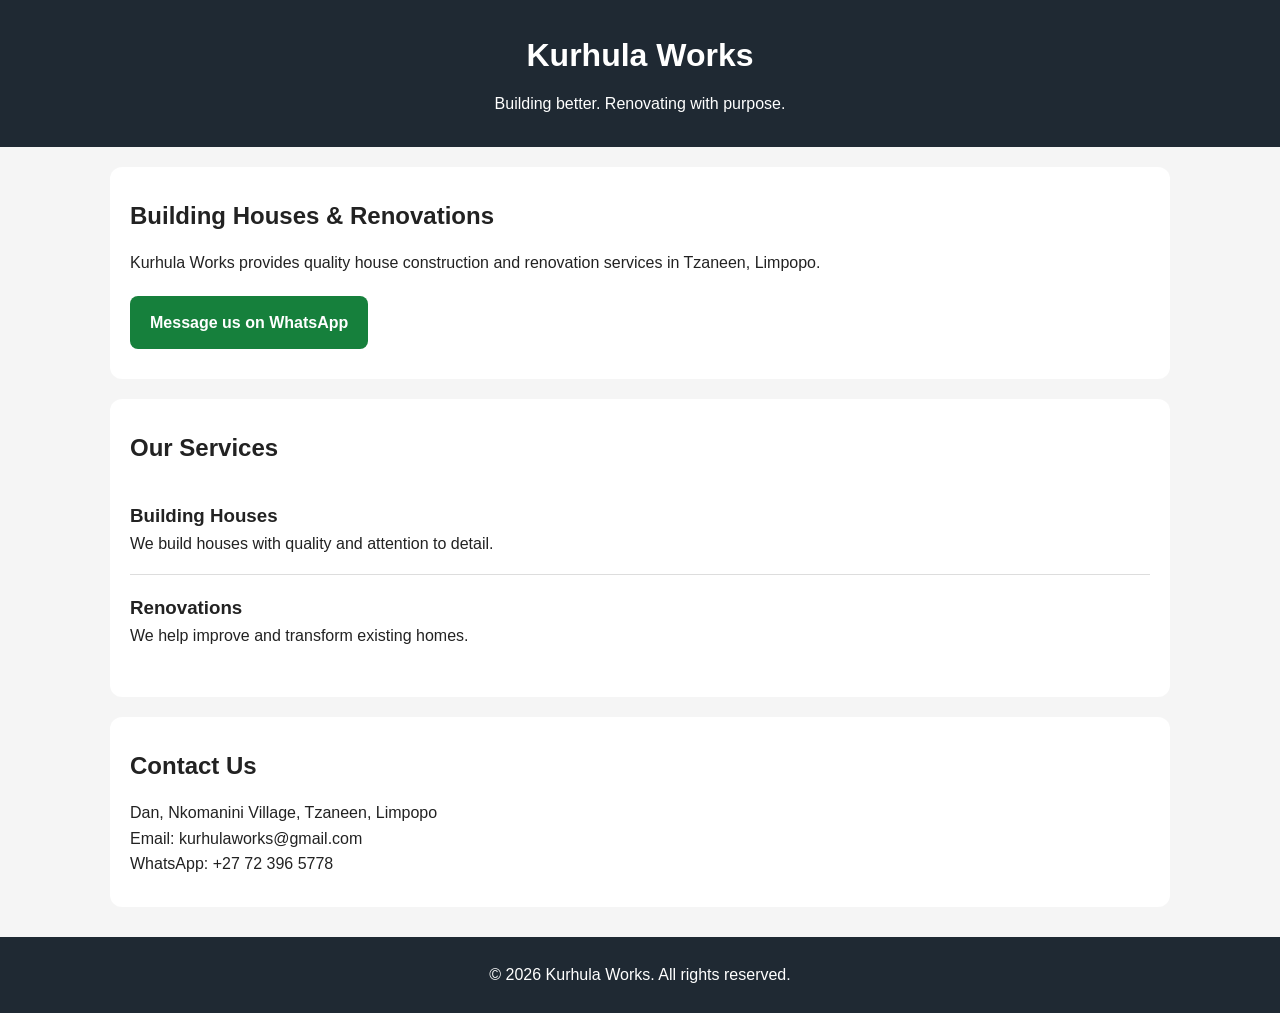
==== index.html @ e0d3dd47 "Update index.html" ====
<!DOCTYPE html>
<html lang="en">
<head>
  <meta charset="UTF-8">
  <meta name="viewport" content="width=device-width, initial-scale=1.0">
  <title>Kurhula Works | Construction & Renovations</title>
  <meta name="description" content="Kurhula Works provides house construction and renovation services in Tzaneen, Limpopo.">
  <link rel="stylesheet" href="style.css">
</head>

<body>

  <header>
    <h1>Kurhula Works</h1>
    <p>Building better. Renovating with purpose.</p>
  </header>

  <main>
    <section>
      <h2>Building Houses & Renovations</h2>
      <p>
        Kurhula Works provides quality house construction
        and renovation services in Tzaneen, Limpopo.
      </p>

      <a href="https://wa.me/27723965778">
        Message us on WhatsApp
      </a>
    </section>

    <section>
      <h2>Our Services</h2>

      <article>
        <h3>Building Houses</h3>
        <p>We build houses with quality and attention to detail.</p>
      </article>

      <article>
        <h3>Renovations</h3>
        <p>We help improve and transform existing homes.</p>
      </article>
    </section>

    <section>
      <h2>Contact Us</h2>
      <p>Dan, Nkomanini Village, Tzaneen, Limpopo</p>
      <p>Email: kurhulaworks@gmail.com</p>
      <p>WhatsApp: +27 72 396 5778</p>
    </section>
  </main>

  <footer>
    <p>© 2026 Kurhula Works. All rights reserved.</p>
  </footer>

</body>
</html>
---- style.css ----
/* ========================================
   KURHULA WORKS — DESIGN SYSTEM
   Change brand colors here only
======================================== */

:root {
  /* Brand */
  --brand-primary: #16803c;
  --brand-primary-dark: #0f5c2b;
  --brand-secondary: #1f2933;

  /* Backgrounds */
  --background: #f5f5f5;
  --surface: #ffffff;

  /* Text */
  --text-main: #222222;
  --text-muted: #666666;
  --text-light: #ffffff;

  /* Borders */
  --border: #dddddd;

  /* Layout */
  --content-width: 1100px;

  /* Spacing */
  --space-sm: 10px;
  --space-md: 20px;
  --space-lg: 40px;

  /* Corners */
  --radius: 12px;
}

/* ========================================
   BASE
======================================== */

* {
  box-sizing: border-box;
  margin: 0;
  padding: 0;
}

html {
  scroll-behavior: smooth;
}

body {
  font-family: Arial, sans-serif;
  line-height: 1.6;
  color: var(--text-main);
  background: var(--background);
}

img {
  max-width: 100%;
  display: block;
}

a {
  color: inherit;
}

/* ========================================
   HEADER
======================================== */

header {
  background: var(--brand-secondary);
  color: var(--text-light);
  padding: 30px var(--space-md);
  text-align: center;
}

header h1 {
  font-size: 2rem;
  margin-bottom: var(--space-sm);
}

/* ========================================
   MAIN
======================================== */

main {
  width: 100%;
  max-width: var(--content-width);
  margin: 0 auto;
}

/* ========================================
   SECTIONS
======================================== */

section {
  background: var(--surface);
  margin: var(--space-md);
  padding: 30px var(--space-md);
  border-radius: var(--radius);
}

section h2 {
  margin-bottom: 15px;
}

/* ========================================
   SERVICES
======================================== */

article {
  padding: 18px 0;
  border-bottom: 1px solid var(--border);
}

article:last-child {
  border-bottom: none;
}

/* ========================================
   BUTTONS
======================================== */

a {
  display: inline-block;
  margin-top: var(--space-md);
  padding: 14px 20px;
  background: var(--brand-primary);
  color: var(--text-light);
  text-decoration: none;
  border-radius: 8px;
  font-weight: bold;
}

a:hover {
  background: var(--brand-primary-dark);
}

/* ========================================
   FOOTER
======================================== */

footer {
  background: var(--brand-secondary);
  color: var(--text-light);
  text-align: center;
  padding: 25px var(--space-md);
  margin-top: 30px;
}

/* ========================================
   MOBILE
======================================== */

@media (max-width: 600px) {

  header h1 {
    font-size: 1.7rem;
  }

  section {
    margin: 12px;
    padding: 24px 18px;
  }

}
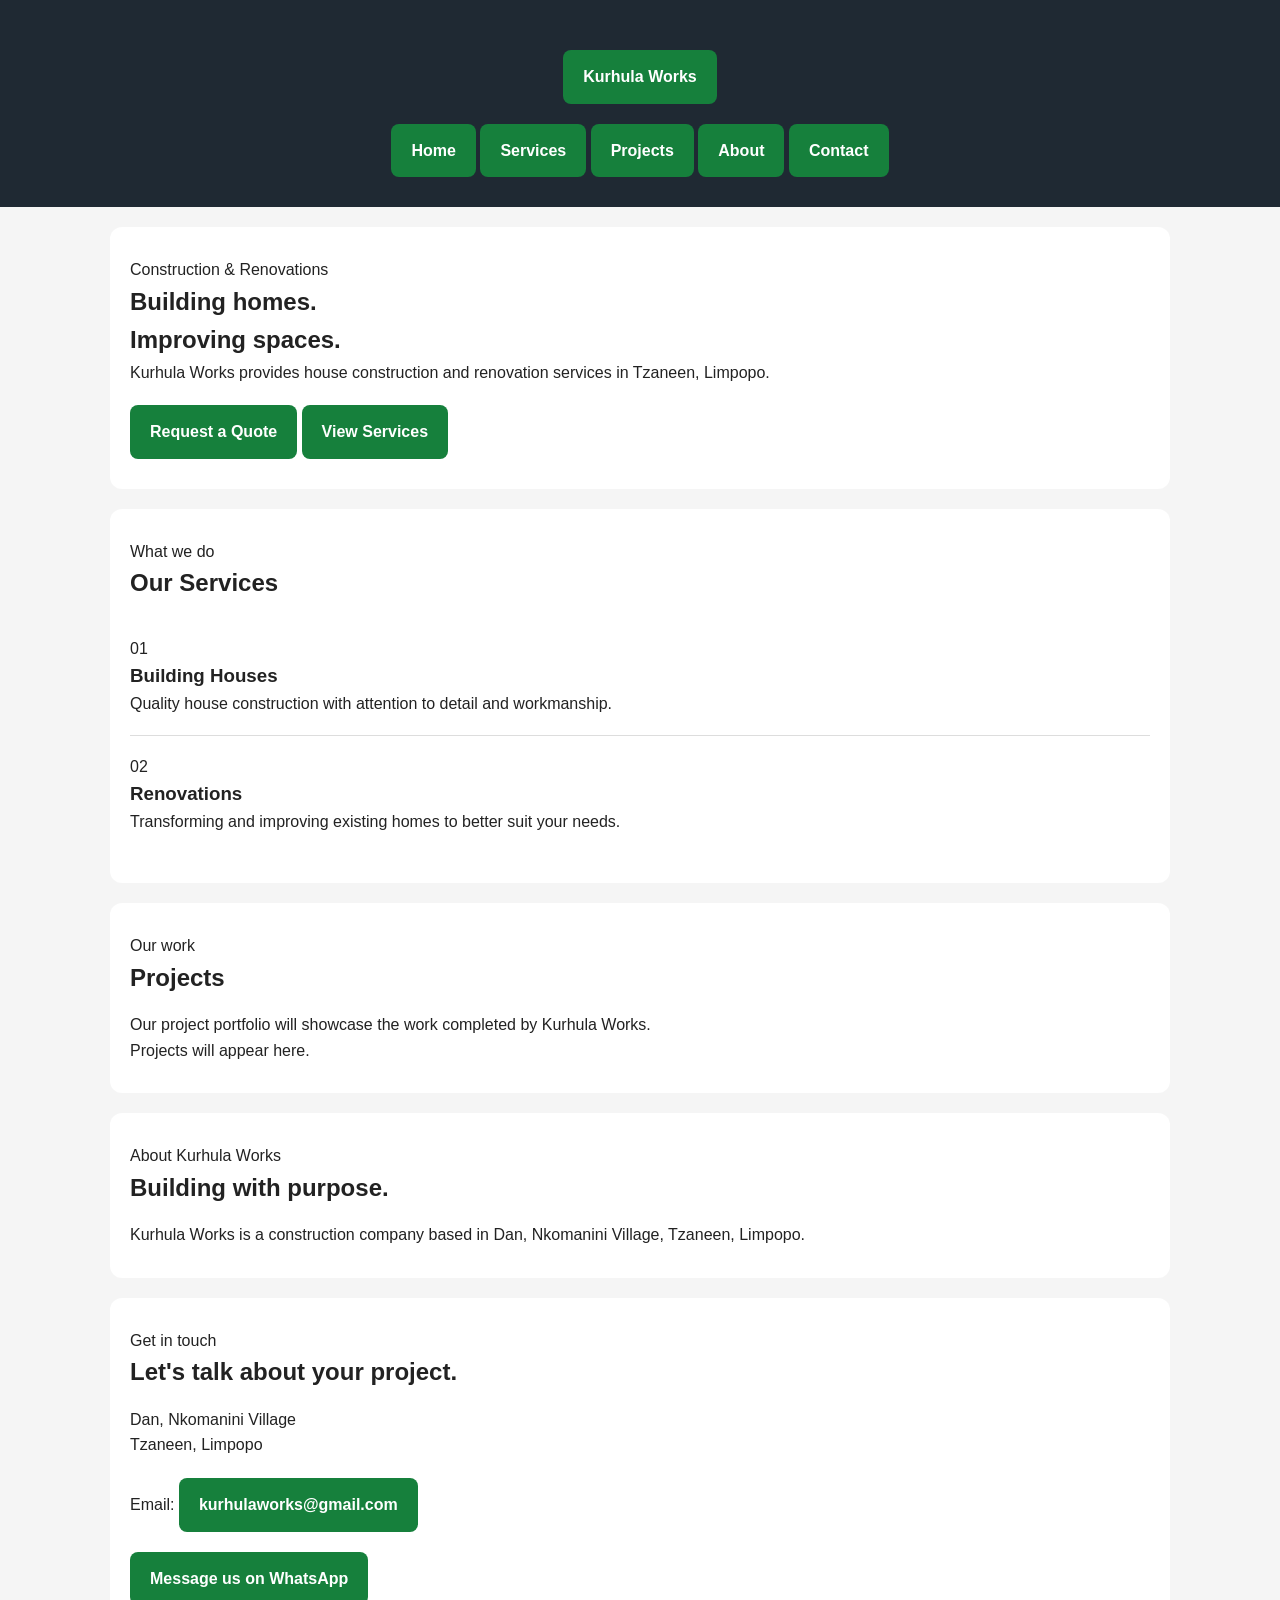
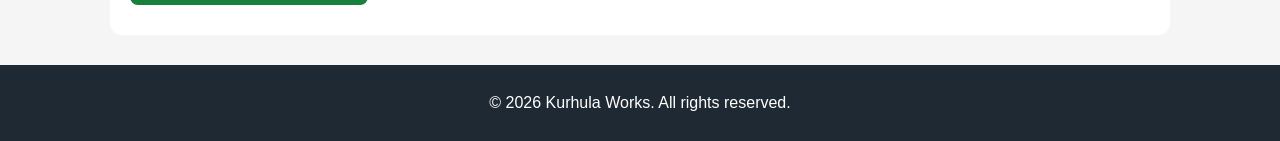
==== commit e0af8a62: "Update index.html" ====
--- a/index.html
+++ b/index.html
@@ -1,58 +1,255 @@
 <!DOCTYPE html>
 <html lang="en">
+
 <head>
   <meta charset="UTF-8">
   <meta name="viewport" content="width=device-width, initial-scale=1.0">
+
   <title>Kurhula Works | Construction & Renovations</title>
-  <meta name="description" content="Kurhula Works provides house construction and renovation services in Tzaneen, Limpopo.">
+
+  <meta
+    name="description"
+    content="Kurhula Works provides house construction and renovation services in Tzaneen, Limpopo."
+  >
+
   <link rel="stylesheet" href="style.css">
 </head>
 
 <body>
 
-  <header>
-    <h1>Kurhula Works</h1>
-    <p>Building better. Renovating with purpose.</p>
+  <!-- HEADER -->
+  <header class="site-header">
+
+    <div class="container">
+
+      <a href="index.html" class="logo">
+        Kurhula Works
+      </a>
+
+      <nav class="main-nav">
+
+        <a href="index.html">Home</a>
+        <a href="#services">Services</a>
+        <a href="#projects">Projects</a>
+        <a href="#about">About</a>
+        <a href="#contact">Contact</a>
+
+      </nav>
+
+    </div>
+
   </header>
 
+
   <main>
-    <section>
-      <h2>Building Houses & Renovations</h2>
+
+    <!-- HERO -->
+    <section class="hero">
+
+      <div class="container">
+
+        <p class="eyebrow">
+          Construction & Renovations
+        </p>
+
+        <h1>
+          Building homes.<br>
+          Improving spaces.
+        </h1>
+
+        <p class="hero-text">
+          Kurhula Works provides house construction
+          and renovation services in Tzaneen, Limpopo.
+        </p>
+
+        <div class="hero-actions">
+
+          <a
+            href="quote.html"
+            class="button button-primary"
+          >
+            Request a Quote
+          </a>
+
+          <a
+            href="#services"
+            class="button button-secondary"
+          >
+            View Services
+          </a>
+
+        </div>
+
+      </div>
+
+    </section>
+
+
+    <!-- SERVICES -->
+    <section id="services" class="section">
+
+      <div class="container">
+
+        <p class="eyebrow">
+          What we do
+        </p>
+
+        <h2>
+          Our Services
+        </h2>
+
+        <div class="services-grid">
+
+          <article class="service-card">
+
+            <div class="service-number">
+              01
+            </div>
+
+            <h3>
+              Building Houses
+            </h3>
+
+            <p>
+              Quality house construction with
+              attention to detail and workmanship.
+            </p>
+
+          </article>
+
+
+          <article class="service-card">
+
+            <div class="service-number">
+              02
+            </div>
+
+            <h3>
+              Renovations
+            </h3>
+
+            <p>
+              Transforming and improving existing
+              homes to better suit your needs.
+            </p>
+
+          </article>
+
+        </div>
+
+      </div>
+
+    </section>
+
+
+    <!-- PROJECTS -->
+    <section id="projects" class="section section-alt">
+
+      <div class="container">
+
+        <p class="eyebrow">
+          Our work
+        </p>
+
+        <h2>
+          Projects
+        </h2>
+
+        <p class="section-intro">
+          Our project portfolio will showcase
+          the work completed by Kurhula Works.
+        </p>
+
+        <div class="projects-placeholder">
+
+          <p>
+            Projects will appear here.
+          </p>
+
+        </div>
+
+      </div>
+
+    </section>
+
+
+    <!-- ABOUT -->
+    <section id="about" class="section">
+
+      <div class="container">
+
+        <p class="eyebrow">
+          About Kurhula Works
+        </p>
+
+        <h2>
+          Building with purpose.
+        </h2>
+
+        <p class="section-intro">
+          Kurhula Works is a construction company
+          based in Dan, Nkomanini Village, Tzaneen,
+          Limpopo.
+        </p>
+
+      </div>
+
+    </section>
+
+
+    <!-- CONTACT -->
+    <section id="contact" class="section contact-section">
+
+      <div class="container">
+
+        <p class="eyebrow">
+          Get in touch
+        </p>
+
+        <h2>
+          Let's talk about your project.
+        </h2>
+
+        <p>
+          Dan, Nkomanini Village<br>
+          Tzaneen, Limpopo
+        </p>
+
+        <p>
+          Email:
+          <a href="mailto:kurhulaworks@gmail.com">
+            kurhulaworks@gmail.com
+          </a>
+        </p>
+
+        <a
+          href="https://wa.me/27723965778"
+          class="button button-primary"
+        >
+          Message us on WhatsApp
+        </a>
+
+      </div>
+
+    </section>
+
+  </main>
+
+
+  <!-- FOOTER -->
+  <footer class="site-footer">
+
+    <div class="container">
+
       <p>
-        Kurhula Works provides quality house construction
-        and renovation services in Tzaneen, Limpopo.
+        © 2026 Kurhula Works.
+        All rights reserved.
       </p>
 
-      <a href="https://wa.me/27723965778">
-        Message us on WhatsApp
-      </a>
-    </section>
-
-    <section>
-      <h2>Our Services</h2>
-
-      <article>
-        <h3>Building Houses</h3>
-        <p>We build houses with quality and attention to detail.</p>
-      </article>
-
-      <article>
-        <h3>Renovations</h3>
-        <p>We help improve and transform existing homes.</p>
-      </article>
-    </section>
-
-    <section>
-      <h2>Contact Us</h2>
-      <p>Dan, Nkomanini Village, Tzaneen, Limpopo</p>
-      <p>Email: kurhulaworks@gmail.com</p>
-      <p>WhatsApp: +27 72 396 5778</p>
-    </section>
-  </main>
-
-  <footer>
-    <p>© 2026 Kurhula Works. All rights reserved.</p>
+    </div>
+
   </footer>
 
 </body>
+
 </html>
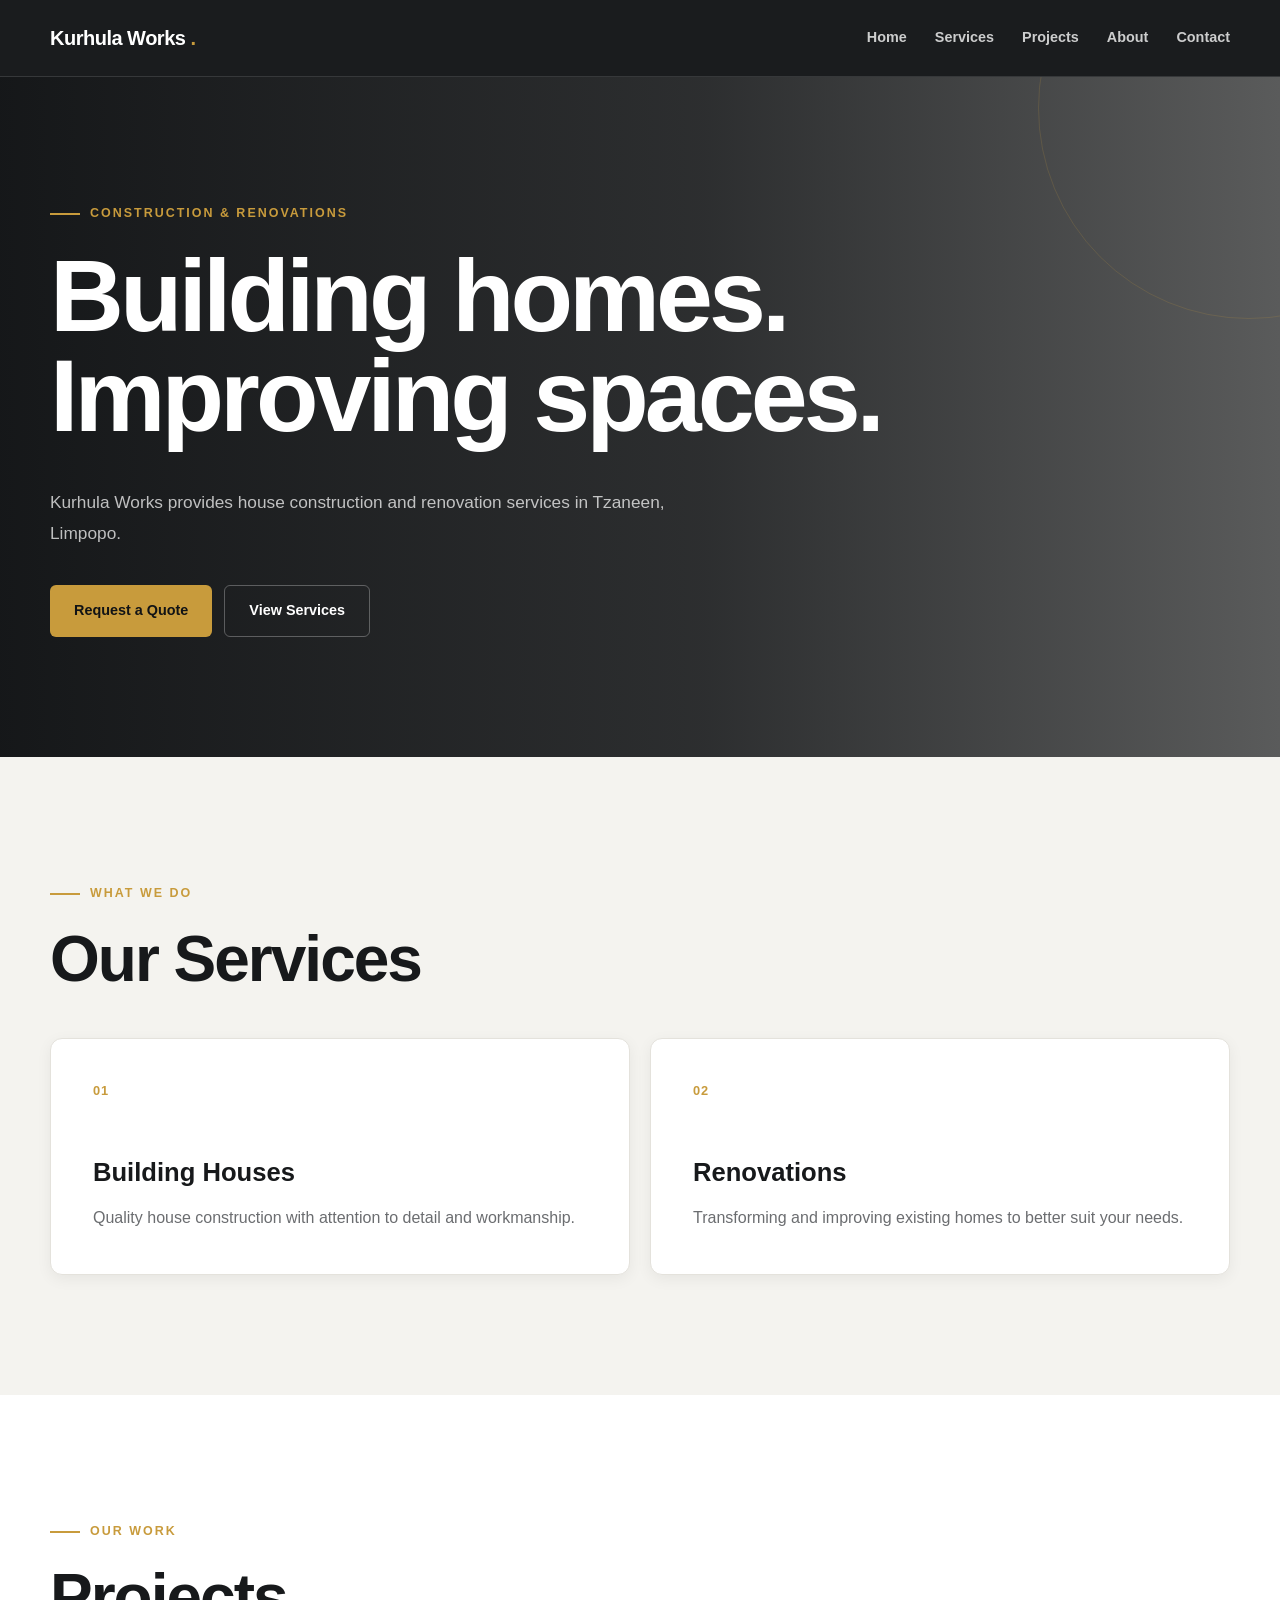
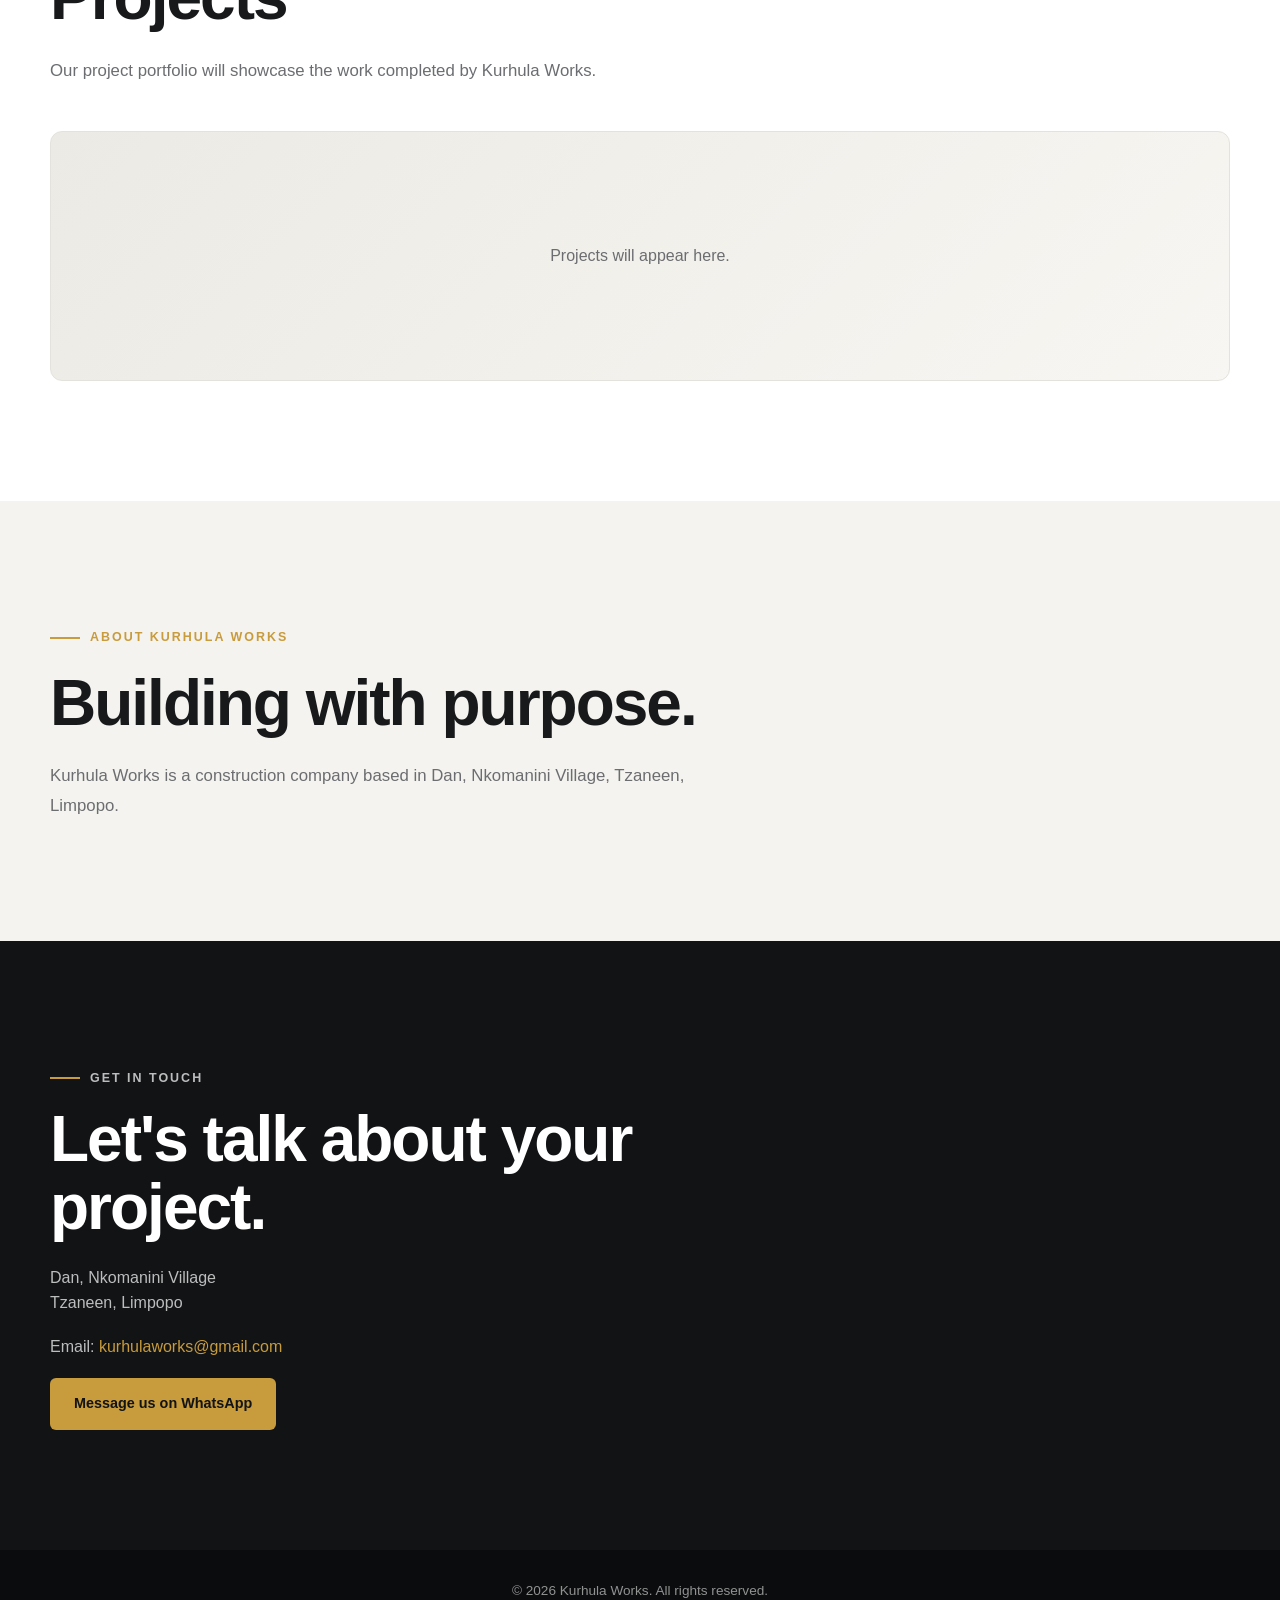
==== commit 41688723: "Update index.html" ====
--- a/index.html
+++ b/index.html
@@ -12,7 +12,7 @@
     content="Kurhula Works provides house construction and renovation services in Tzaneen, Limpopo."
   >
 
-  <link rel="stylesheet" href="style.css">
+  <link rel="stylesheet" href="css/style.css">
 </head>
 
 <body>
--- a/css/style.css
+++ b/css/style.css
@@ -0,0 +1,790 @@
+/* ==================================================
+   KURHULA WORKS
+   PREMIUM DESIGN SYSTEM
+   ================================================== */
+
+:root {
+
+  /* BRAND
+     Change these to rebrand the entire website. */
+  --brand-primary: #c89b3c;
+  --brand-primary-dark: #a77d29;
+  --brand-secondary: #111315;
+
+  /* SURFACES */
+  --background: #f4f3ef;
+  --surface: #ffffff;
+  --surface-dark: #191b1e;
+
+  /* TEXT */
+  --text-main: #17191b;
+  --text-muted: #6b6d70;
+  --text-light: #ffffff;
+
+  /* BORDERS */
+  --border: #e4e2dc;
+  --border-dark: rgba(255, 255, 255, 0.12);
+
+  /* LAYOUT */
+  --content-width: 1180px;
+
+  /* SPACING */
+  --space-xs: 8px;
+  --space-sm: 14px;
+  --space-md: 22px;
+  --space-lg: 40px;
+  --space-xl: 80px;
+  --space-xxl: 120px;
+
+  /* CORNERS */
+  --radius-sm: 6px;
+  --radius-md: 12px;
+  --radius-lg: 20px;
+
+  /* SHADOWS */
+  --shadow-sm: 0 4px 15px rgba(0, 0, 0, 0.06);
+  --shadow-md: 0 12px 35px rgba(0, 0, 0, 0.09);
+
+  /* TRANSITIONS */
+  --transition: 220ms ease;
+}
+
+
+/* ==================================================
+   RESET
+   ================================================== */
+
+* {
+  box-sizing: border-box;
+  margin: 0;
+  padding: 0;
+}
+
+html {
+  scroll-behavior: smooth;
+  scroll-padding-top: 90px;
+}
+
+body {
+  font-family:
+    Inter,
+    -apple-system,
+    BlinkMacSystemFont,
+    "Segoe UI",
+    Arial,
+    sans-serif;
+
+  line-height: 1.6;
+  color: var(--text-main);
+  background: var(--background);
+}
+
+img {
+  width: 100%;
+  max-width: 100%;
+  display: block;
+}
+
+a {
+  color: inherit;
+}
+
+
+/* ==================================================
+   GLOBAL CONTAINER
+   ================================================== */
+
+.container {
+  width: min(
+    calc(100% - 44px),
+    var(--content-width)
+  );
+
+  margin-inline: auto;
+}
+
+
+/* ==================================================
+   HEADER
+   ================================================== */
+
+.site-header {
+  position: sticky;
+  top: 0;
+  z-index: 1000;
+
+  background: rgba(17, 19, 21, 0.96);
+
+  border-bottom: 1px solid
+    var(--border-dark);
+
+  backdrop-filter: blur(12px);
+}
+
+.site-header .container {
+
+  min-height: 76px;
+
+  display: flex;
+  align-items: center;
+  justify-content: space-between;
+
+  gap: var(--space-lg);
+}
+
+
+/* LOGO */
+
+.logo {
+
+  color: var(--text-light);
+
+  text-decoration: none;
+
+  font-size: 1.25rem;
+  font-weight: 800;
+
+  letter-spacing: -0.5px;
+
+  margin: 0;
+}
+
+.logo::after {
+
+  content: ".";
+
+  color: var(--brand-primary);
+}
+
+
+/* NAVIGATION */
+
+.main-nav {
+
+  display: flex;
+  align-items: center;
+
+  gap: 28px;
+}
+
+.main-nav a {
+
+  position: relative;
+
+  margin: 0;
+  padding: 8px 0;
+
+  background: transparent;
+
+  color: rgba(255, 255, 255, 0.78);
+
+  text-decoration: none;
+
+  font-size: 0.9rem;
+  font-weight: 600;
+
+  transition:
+    color var(--transition);
+}
+
+.main-nav a::after {
+
+  content: "";
+
+  position: absolute;
+
+  left: 0;
+  bottom: 0;
+
+  width: 0;
+  height: 2px;
+
+  background: var(--brand-primary);
+
+  transition:
+    width var(--transition);
+}
+
+.main-nav a:hover {
+
+  color: var(--text-light);
+
+  background: transparent;
+}
+
+.main-nav a:hover::after {
+
+  width: 100%;
+}
+
+
+/* ==================================================
+   HERO
+   ================================================== */
+
+.hero {
+
+  position: relative;
+
+  min-height: 650px;
+
+  display: flex;
+  align-items: center;
+
+  color: var(--text-light);
+
+  background:
+    linear-gradient(
+      90deg,
+      rgba(17, 19, 21, 0.98) 0%,
+      rgba(17, 19, 21, 0.88) 55%,
+      rgba(17, 19, 21, 0.68) 100%
+    );
+
+  overflow: hidden;
+}
+
+
+/* Decorative architectural line */
+
+.hero::before {
+
+  content: "";
+
+  position: absolute;
+
+  width: 420px;
+  height: 420px;
+
+  right: -180px;
+  top: -180px;
+
+  border: 1px solid
+    rgba(200, 155, 60, 0.18);
+
+  border-radius: 50%;
+}
+
+.hero .container {
+
+  position: relative;
+
+  z-index: 1;
+
+  padding-block: var(--space-xxl);
+}
+
+
+/* EYEBROW */
+
+.eyebrow {
+
+  display: inline-flex;
+
+  align-items: center;
+
+  gap: 10px;
+
+  color: var(--brand-primary);
+
+  font-size: 0.78rem;
+  font-weight: 800;
+
+  text-transform: uppercase;
+
+  letter-spacing: 2px;
+
+  margin-bottom: var(--space-md);
+}
+
+.eyebrow::before {
+
+  content: "";
+
+  width: 30px;
+  height: 2px;
+
+  background: var(--brand-primary);
+}
+
+
+/* HERO TITLE */
+
+.hero h1 {
+
+  max-width: 850px;
+
+  font-size:
+    clamp(3rem, 8vw, 6.5rem);
+
+  line-height: 0.98;
+
+  letter-spacing: -4px;
+
+  margin-bottom: var(--space-lg);
+}
+
+.hero-text {
+
+  max-width: 620px;
+
+  color: rgba(255, 255, 255, 0.72);
+
+  font-size: 1.08rem;
+
+  line-height: 1.8;
+}
+
+
+/* ==================================================
+   BUTTONS
+   ================================================== */
+
+.hero-actions {
+
+  display: flex;
+
+  flex-wrap: wrap;
+
+  gap: 12px;
+
+  margin-top: 36px;
+}
+
+.button {
+
+  display: inline-flex;
+
+  align-items: center;
+  justify-content: center;
+
+  min-height: 52px;
+
+  padding:
+    0 24px;
+
+  border-radius: var(--radius-sm);
+
+  text-decoration: none;
+
+  font-size: 0.9rem;
+
+  font-weight: 750;
+
+  transition:
+    transform var(--transition),
+    background var(--transition),
+    color var(--transition);
+}
+
+.button:hover {
+
+  transform: translateY(-2px);
+}
+
+.button-primary {
+
+  background: var(--brand-primary);
+
+  color: #111315;
+}
+
+.button-primary:hover {
+
+  background: var(--brand-primary-dark);
+}
+
+.button-secondary {
+
+  background: transparent;
+
+  color: var(--text-light);
+
+  border: 1px solid
+    rgba(255, 255, 255, 0.28);
+}
+
+.button-secondary:hover {
+
+  background: var(--text-light);
+
+  color: var(--brand-secondary);
+}
+
+
+/* ==================================================
+   SECTIONS
+   ================================================== */
+
+.section {
+
+  padding:
+    var(--space-xxl) 0;
+}
+
+.section .container {
+
+  width: min(
+    calc(100% - 44px),
+    var(--content-width)
+  );
+
+  margin-inline: auto;
+}
+
+.section-alt {
+
+  background: var(--surface);
+}
+
+.section h2 {
+
+  max-width: 700px;
+
+  font-size:
+    clamp(2.2rem, 5vw, 4rem);
+
+  line-height: 1.05;
+
+  letter-spacing: -2px;
+
+  margin-bottom: 24px;
+}
+
+.section-intro {
+
+  max-width: 650px;
+
+  color: var(--text-muted);
+
+  font-size: 1.05rem;
+
+  line-height: 1.8;
+}
+
+
+/* ==================================================
+   SERVICES
+   ================================================== */
+
+.services-grid {
+
+  display: grid;
+
+  grid-template-columns:
+    repeat(2, minmax(0, 1fr));
+
+  gap: 20px;
+
+  margin-top: 45px;
+}
+
+.service-card {
+
+  position: relative;
+
+  margin: 0;
+
+  padding: 42px;
+
+  background: var(--surface);
+
+  border:
+    1px solid var(--border);
+
+  border-radius: var(--radius-md);
+
+  box-shadow: var(--shadow-sm);
+
+  overflow: hidden;
+
+  transition:
+    transform var(--transition),
+    box-shadow var(--transition);
+}
+
+.service-card::after {
+
+  content: "";
+
+  position: absolute;
+
+  left: 0;
+  bottom: 0;
+
+  width: 100%;
+  height: 3px;
+
+  background: var(--brand-primary);
+
+  transform: scaleX(0);
+
+  transform-origin: left;
+
+  transition:
+    transform var(--transition);
+}
+
+.service-card:hover {
+
+  transform: translateY(-5px);
+
+  box-shadow: var(--shadow-md);
+}
+
+.service-card:hover::after {
+
+  transform: scaleX(1);
+}
+
+.service-number {
+
+  color: var(--brand-primary);
+
+  font-size: 0.8rem;
+
+  font-weight: 800;
+
+  letter-spacing: 1px;
+
+  margin-bottom: 50px;
+}
+
+.service-card h3 {
+
+  font-size: 1.6rem;
+
+  margin-bottom: 12px;
+}
+
+.service-card p {
+
+  color: var(--text-muted);
+
+  line-height: 1.75;
+}
+
+
+/* ==================================================
+   PROJECTS
+   ================================================== */
+
+.projects-placeholder {
+
+  margin-top: 45px;
+
+  min-height: 250px;
+
+  display: flex;
+
+  align-items: center;
+  justify-content: center;
+
+  padding: 40px;
+
+  background:
+    linear-gradient(
+      135deg,
+      #eceae4,
+      #f7f6f2
+    );
+
+  border:
+    1px solid var(--border);
+
+  border-radius: var(--radius-md);
+
+  color: var(--text-muted);
+
+  text-align: center;
+}
+
+
+/* ==================================================
+   CONTACT
+   ================================================== */
+
+.contact-section {
+
+  background: var(--brand-secondary);
+
+  color: var(--text-light);
+}
+
+.contact-section .section-intro {
+
+  color: rgba(255, 255, 255, 0.65);
+}
+
+.contact-section p {
+
+  margin-bottom: 18px;
+
+  color: rgba(255, 255, 255, 0.72);
+}
+
+.contact-section a:not(.button) {
+
+  color: var(--brand-primary);
+
+  text-decoration: none;
+}
+
+
+/* ==================================================
+   FOOTER
+   ================================================== */
+
+.site-footer {
+
+  background: #0b0c0d;
+
+  color: rgba(255, 255, 255, 0.55);
+
+  padding: 30px 0;
+
+  text-align: center;
+
+  font-size: 0.85rem;
+}
+
+.site-footer .container {
+
+  width: min(
+    calc(100% - 44px),
+    var(--content-width)
+  );
+
+  margin-inline: auto;
+}
+
+
+/* ==================================================
+   MOBILE
+   ================================================== */
+
+@media (max-width: 700px) {
+
+  .container,
+  .section .container,
+  .site-footer .container {
+
+    width:
+      calc(100% - 32px);
+  }
+
+
+  .site-header .container {
+
+    min-height: auto;
+
+    padding-block: 14px;
+
+    flex-direction: column;
+
+    align-items: flex-start;
+
+    gap: 8px;
+  }
+
+
+  .main-nav {
+
+    width: 100%;
+
+    overflow-x: auto;
+
+    gap: 22px;
+
+    padding-bottom: 3px;
+
+    scrollbar-width: none;
+  }
+
+  .main-nav::-webkit-scrollbar {
+
+    display: none;
+  }
+
+  .main-nav a {
+
+    flex: 0 0 auto;
+
+    white-space: nowrap;
+
+    font-size: 0.82rem;
+  }
+
+
+  .hero {
+
+    min-height: 600px;
+  }
+
+  .hero .container {
+
+    padding-block:
+      80px;
+  }
+
+  .hero h1 {
+
+    font-size: 3.3rem;
+
+    letter-spacing: -2px;
+  }
+
+  .hero-text {
+
+    font-size: 1rem;
+  }
+
+
+  .hero-actions {
+
+    flex-direction: column;
+
+    width: 100%;
+  }
+
+  .hero-actions .button {
+
+    width: 100%;
+  }
+
+
+  .section {
+
+    padding:
+      75px 0;
+  }
+
+
+  .section h2 {
+
+    font-size: 2.5rem;
+
+    letter-spacing: -1.2px;
+  }
+
+
+  .services-grid {
+
+    grid-template-columns: 1fr;
+
+    margin-top: 32px;
+  }
+
+
+  .service-card {
+
+    padding: 30px;
+  }
+
+
+  .service-number {
+
+    margin-bottom: 35px;
+  }
+
+}
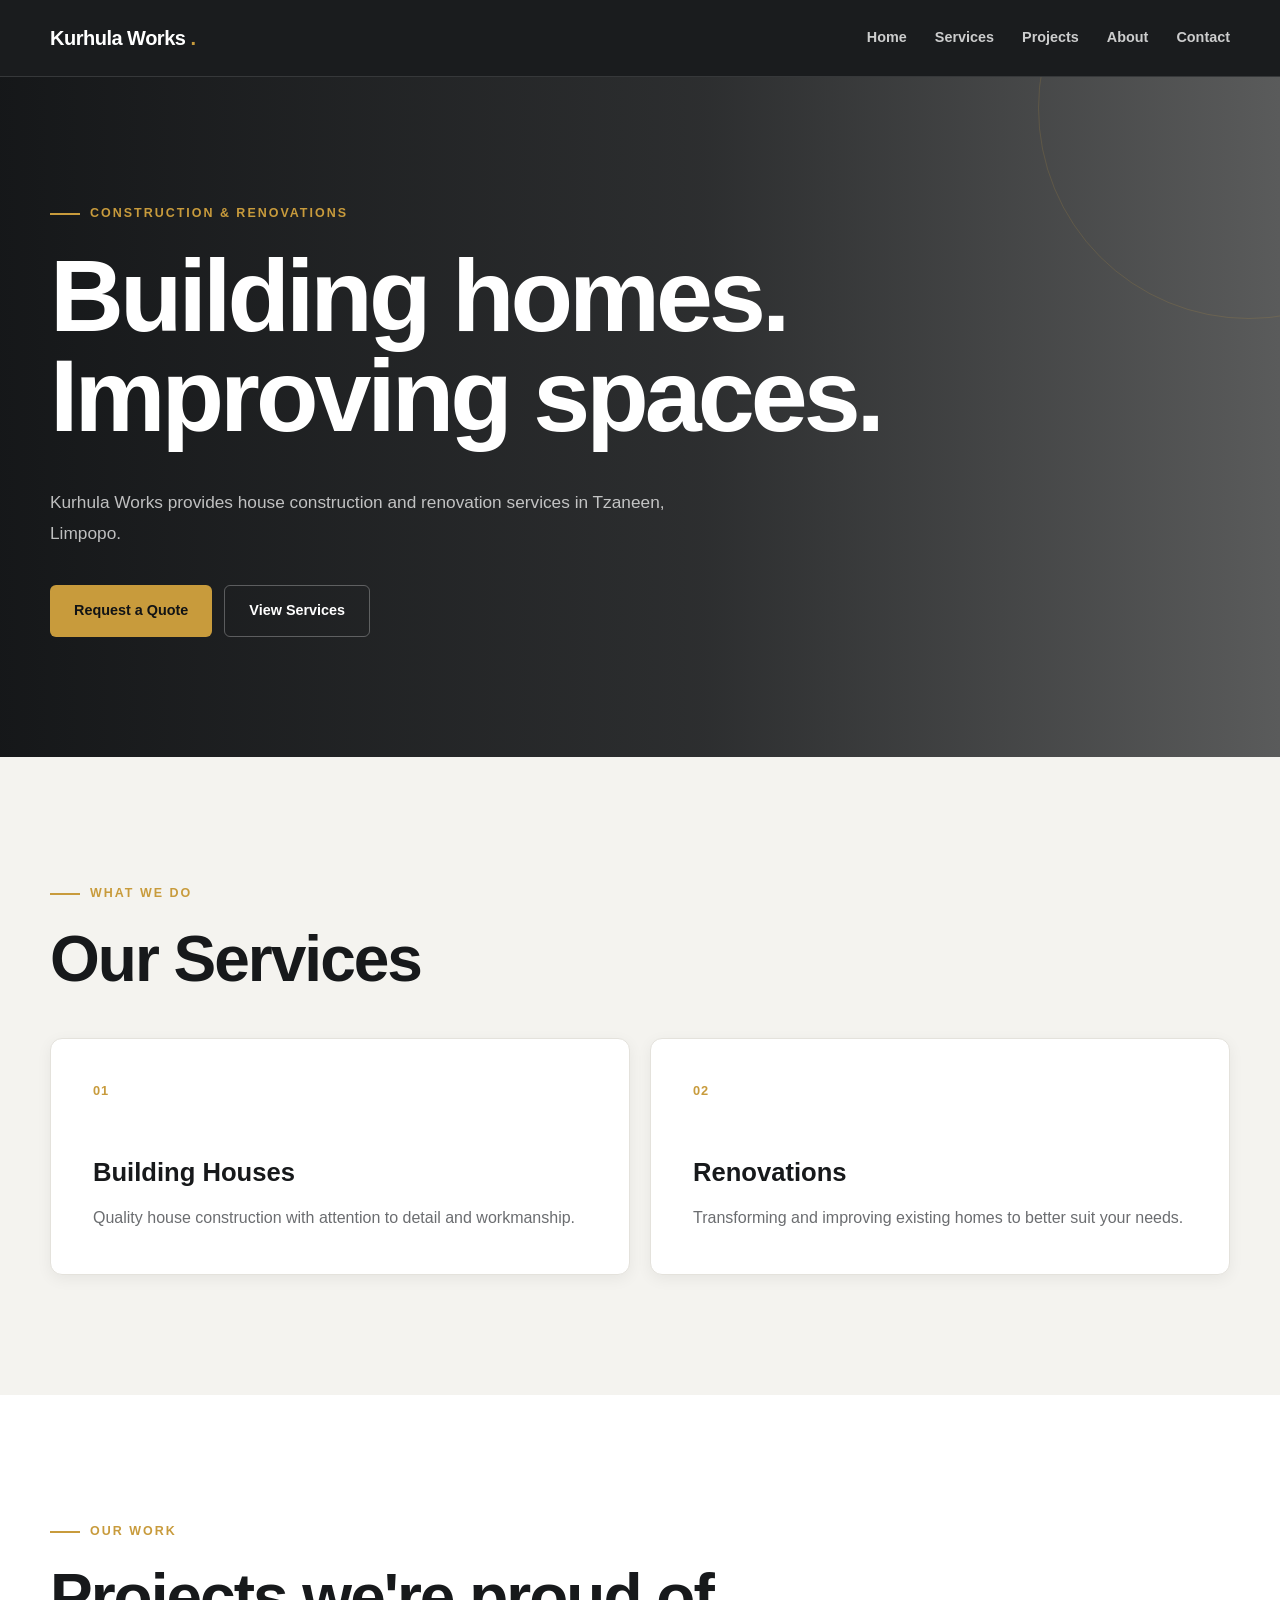
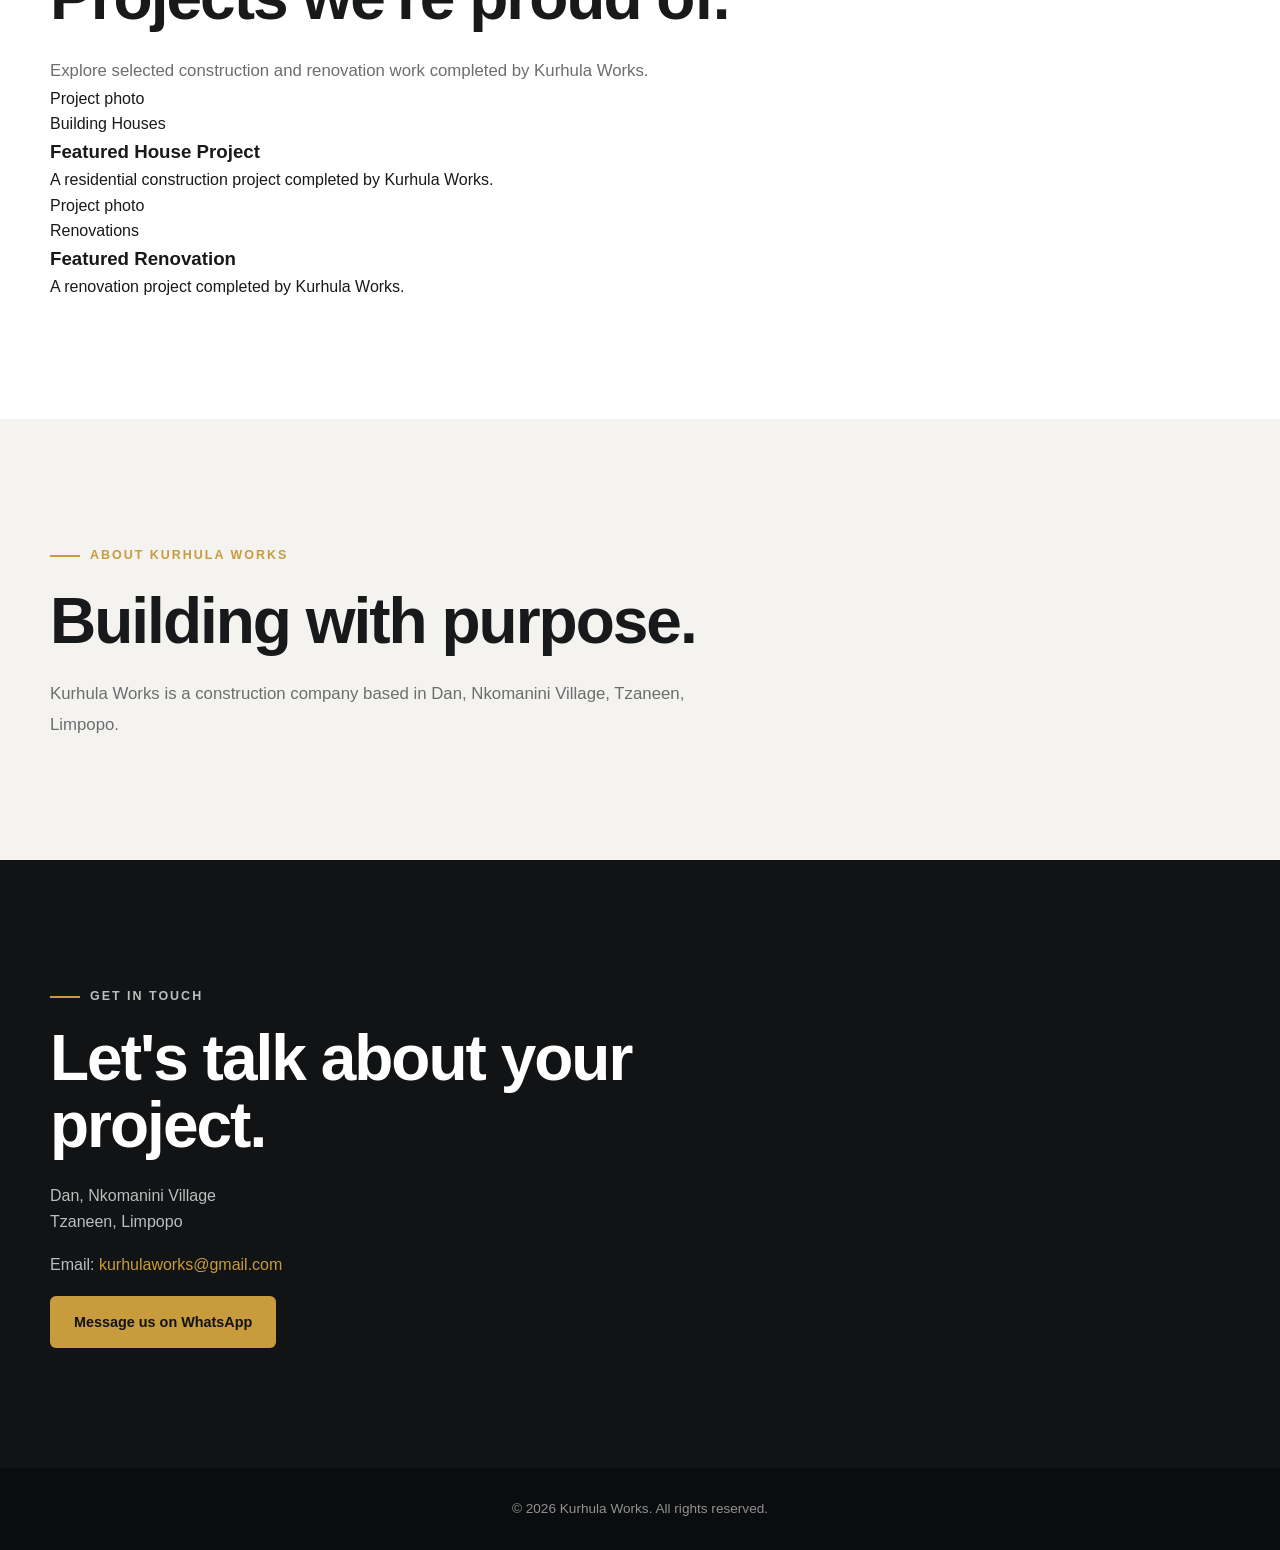
==== commit 6b9ef947: "Update index.html" ====
--- a/index.html
+++ b/index.html
@@ -143,35 +143,81 @@
 
 
     <!-- PROJECTS -->
-    <section id="projects" class="section section-alt">
-
-      <div class="container">
-
-        <p class="eyebrow">
-          Our work
-        </p>
-
-        <h2>
-          Projects
-        </h2>
-
-        <p class="section-intro">
-          Our project portfolio will showcase
-          the work completed by Kurhula Works.
-        </p>
-
-        <div class="projects-placeholder">
+<section id="projects" class="section section-alt">
+
+  <div class="container">
+
+    <p class="eyebrow">
+      Our work
+    </p>
+
+    <h2>
+      Projects we're proud of.
+    </h2>
+
+    <p class="section-intro">
+      Explore selected construction and renovation
+      work completed by Kurhula Works.
+    </p>
+
+    <div class="projects-grid">
+
+      <article class="project-card">
+
+        <div class="project-image">
+          <span>Project photo</span>
+        </div>
+
+        <div class="project-content">
+
+          <p class="project-service">
+            Building Houses
+          </p>
+
+          <h3>
+            Featured House Project
+          </h3>
 
           <p>
-            Projects will appear here.
+            A residential construction project
+            completed by Kurhula Works.
           </p>
 
         </div>
 
-      </div>
-
-    </section>
-
+      </article>
+
+
+      <article class="project-card">
+
+        <div class="project-image">
+          <span>Project photo</span>
+        </div>
+
+        <div class="project-content">
+
+          <p class="project-service">
+            Renovations
+          </p>
+
+          <h3>
+            Featured Renovation
+          </h3>
+
+          <p>
+            A renovation project completed
+            by Kurhula Works.
+          </p>
+
+        </div>
+
+      </article>
+
+    </div>
+
+  </div>
+
+</section>
 
     <!-- ABOUT -->
     <section id="about" class="section">
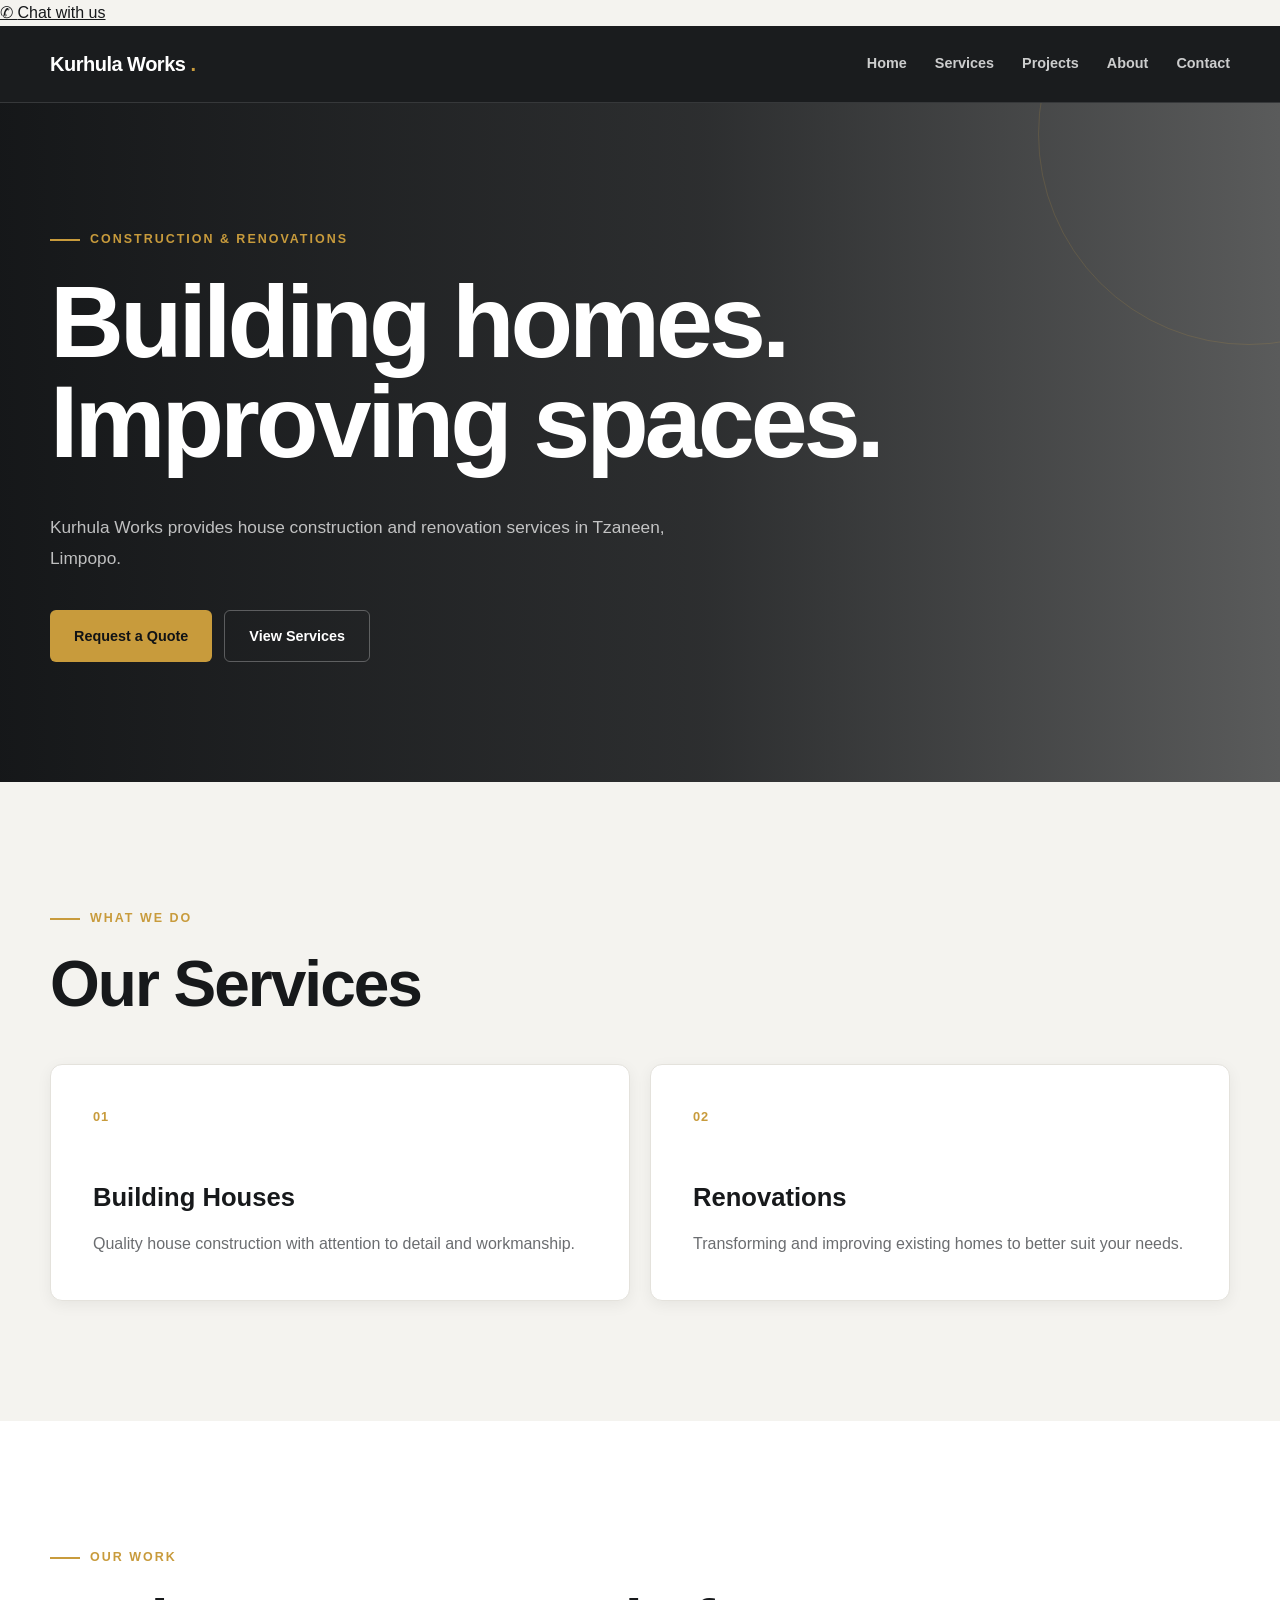
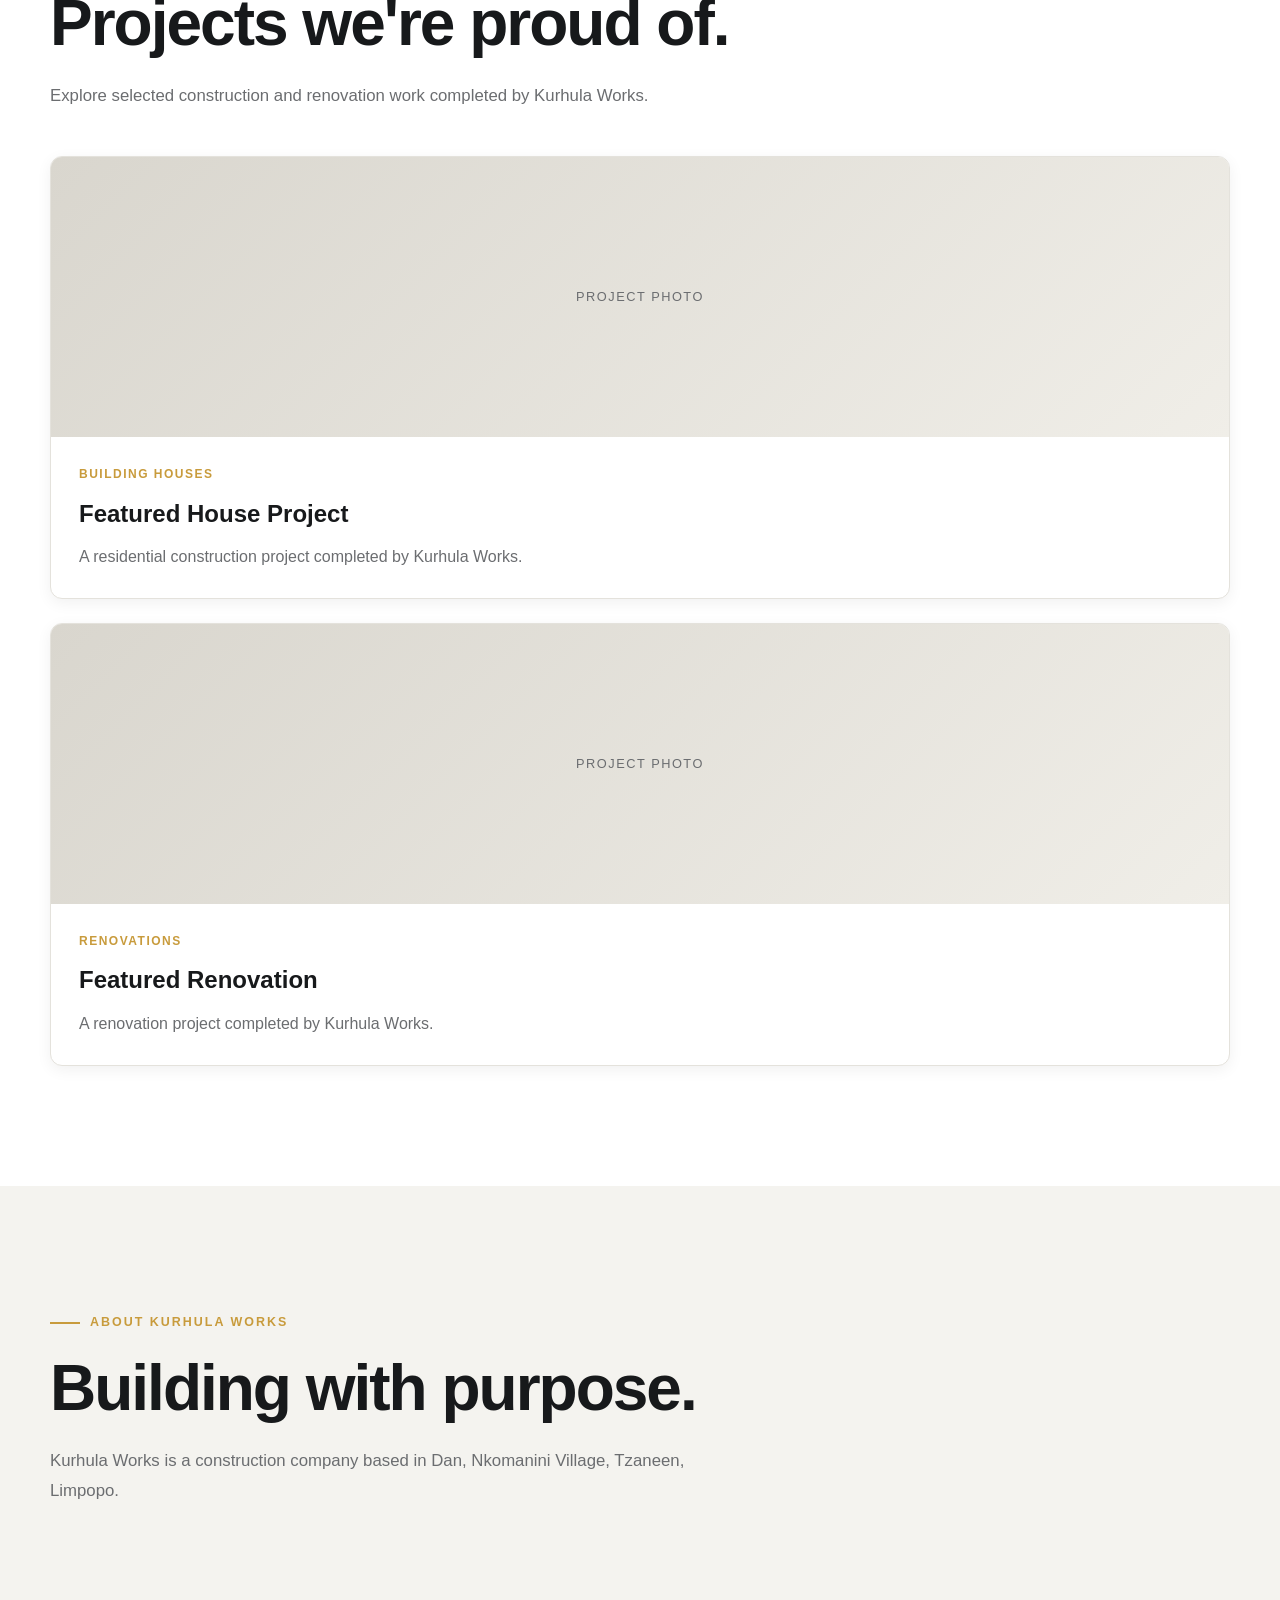
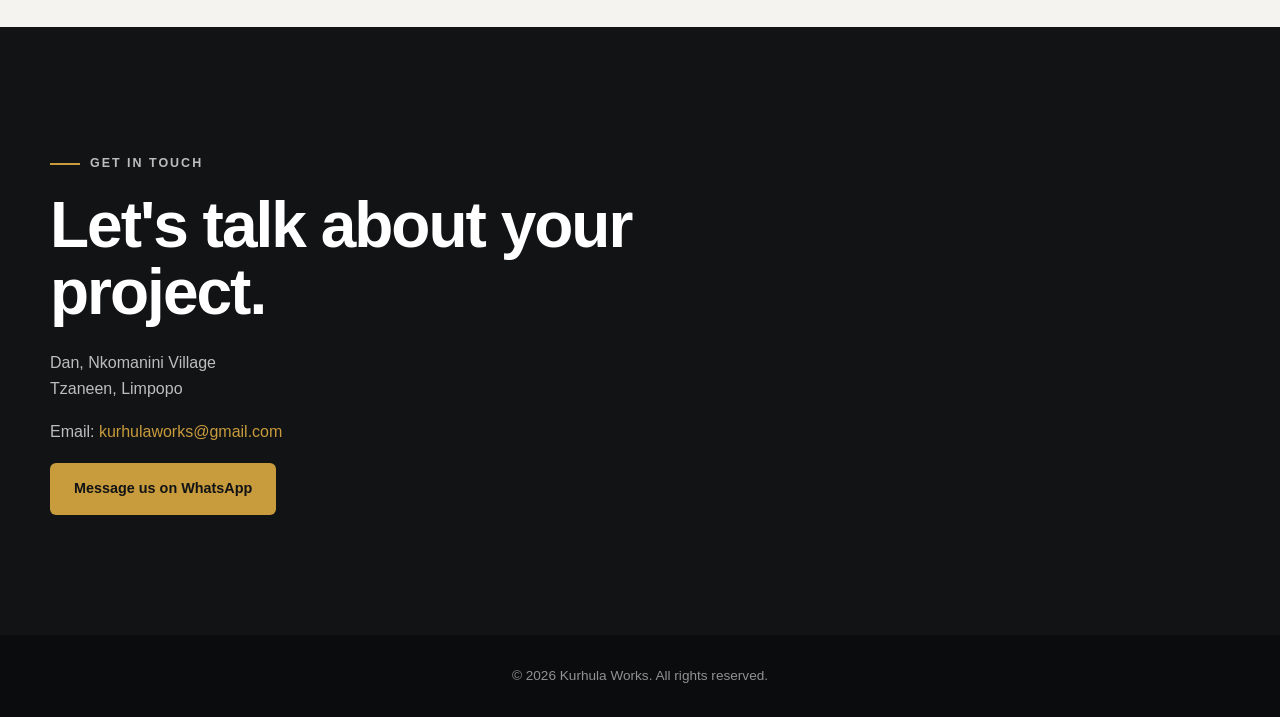
==== commit 30221e0a: "Update index.html" ====
--- a/index.html
+++ b/index.html
@@ -14,7 +14,18 @@
 
   <link rel="stylesheet" href="css/style.css">
 </head>
-
+<!-- FLOATING WHATSAPP -->
+
+<a
+  href="https://wa.me/27723965778"
+  class="whatsapp-float"
+  target="_blank"
+  rel="noopener"
+  aria-label="Chat with Kurhula Works on WhatsApp"
+>
+  <span class="whatsapp-icon">✆</span>
+  <span class="whatsapp-label">Chat with us</span>
+</a>
 <body>
 
   <!-- HEADER -->
--- a/css/style.css
+++ b/css/style.css
@@ -567,38 +567,107 @@
 
 /* ==================================================
    PROJECTS
-   ================================================== */
-
-.projects-placeholder {
+   ================================================== *//* ==================================================
+   PROJECTS
+   ================================================== */
+
+.projects-grid {
+  display: grid;
+  grid-template-columns:
+    repeat(2, minmax(0, 1fr));
+
+  gap: 24px;
 
   margin-top: 45px;
-
-  min-height: 250px;
+}
+
+.project-card {
+  margin: 0;
+
+  background: var(--surface);
+
+  border:
+    1px solid var(--border);
+
+  border-radius: var(--radius-md);
+
+  overflow: hidden;
+
+  box-shadow: var(--shadow-sm);
+
+  transition:
+    transform var(--transition),
+    box-shadow var(--transition);
+}
+
+.project-card:hover {
+  transform: translateY(-5px);
+
+  box-shadow: var(--shadow-md);
+}
+
+
+/* PROJECT IMAGE */
+
+.project-image {
+  min-height: 280px;
 
   display: flex;
-
   align-items: center;
   justify-content: center;
-
-  padding: 40px;
 
   background:
     linear-gradient(
       135deg,
-      #eceae4,
-      #f7f6f2
+      #d9d6ce,
+      #f0eee8
     );
 
-  border:
-    1px solid var(--border);
-
-  border-radius: var(--radius-md);
-
   color: var(--text-muted);
 
-  text-align: center;
-}
-
+  font-size: 0.8rem;
+
+  text-transform: uppercase;
+
+  letter-spacing: 1.5px;
+}
+
+
+/* PROJECT CONTENT */
+
+.project-content {
+  padding: 28px;
+}
+
+.project-service {
+  color: var(--brand-primary);
+
+  font-size: 0.75rem;
+
+  font-weight: 800;
+
+  text-transform: uppercase;
+
+  letter-spacing: 1.5px;
+
+  margin-bottom: 10px;
+}
+
+.project-content h3 {
+  font-size: 1.5rem;
+
+  margin-bottom: 10px;
+}
+
+.project-content p:last-child {
+  color: var(--text-muted);
+
+  line-height: 1.7;
+}
+
+.projects-grid {
+  grid-template-columns: 1fr;
+}
 
 /* ==================================================
    CONTACT
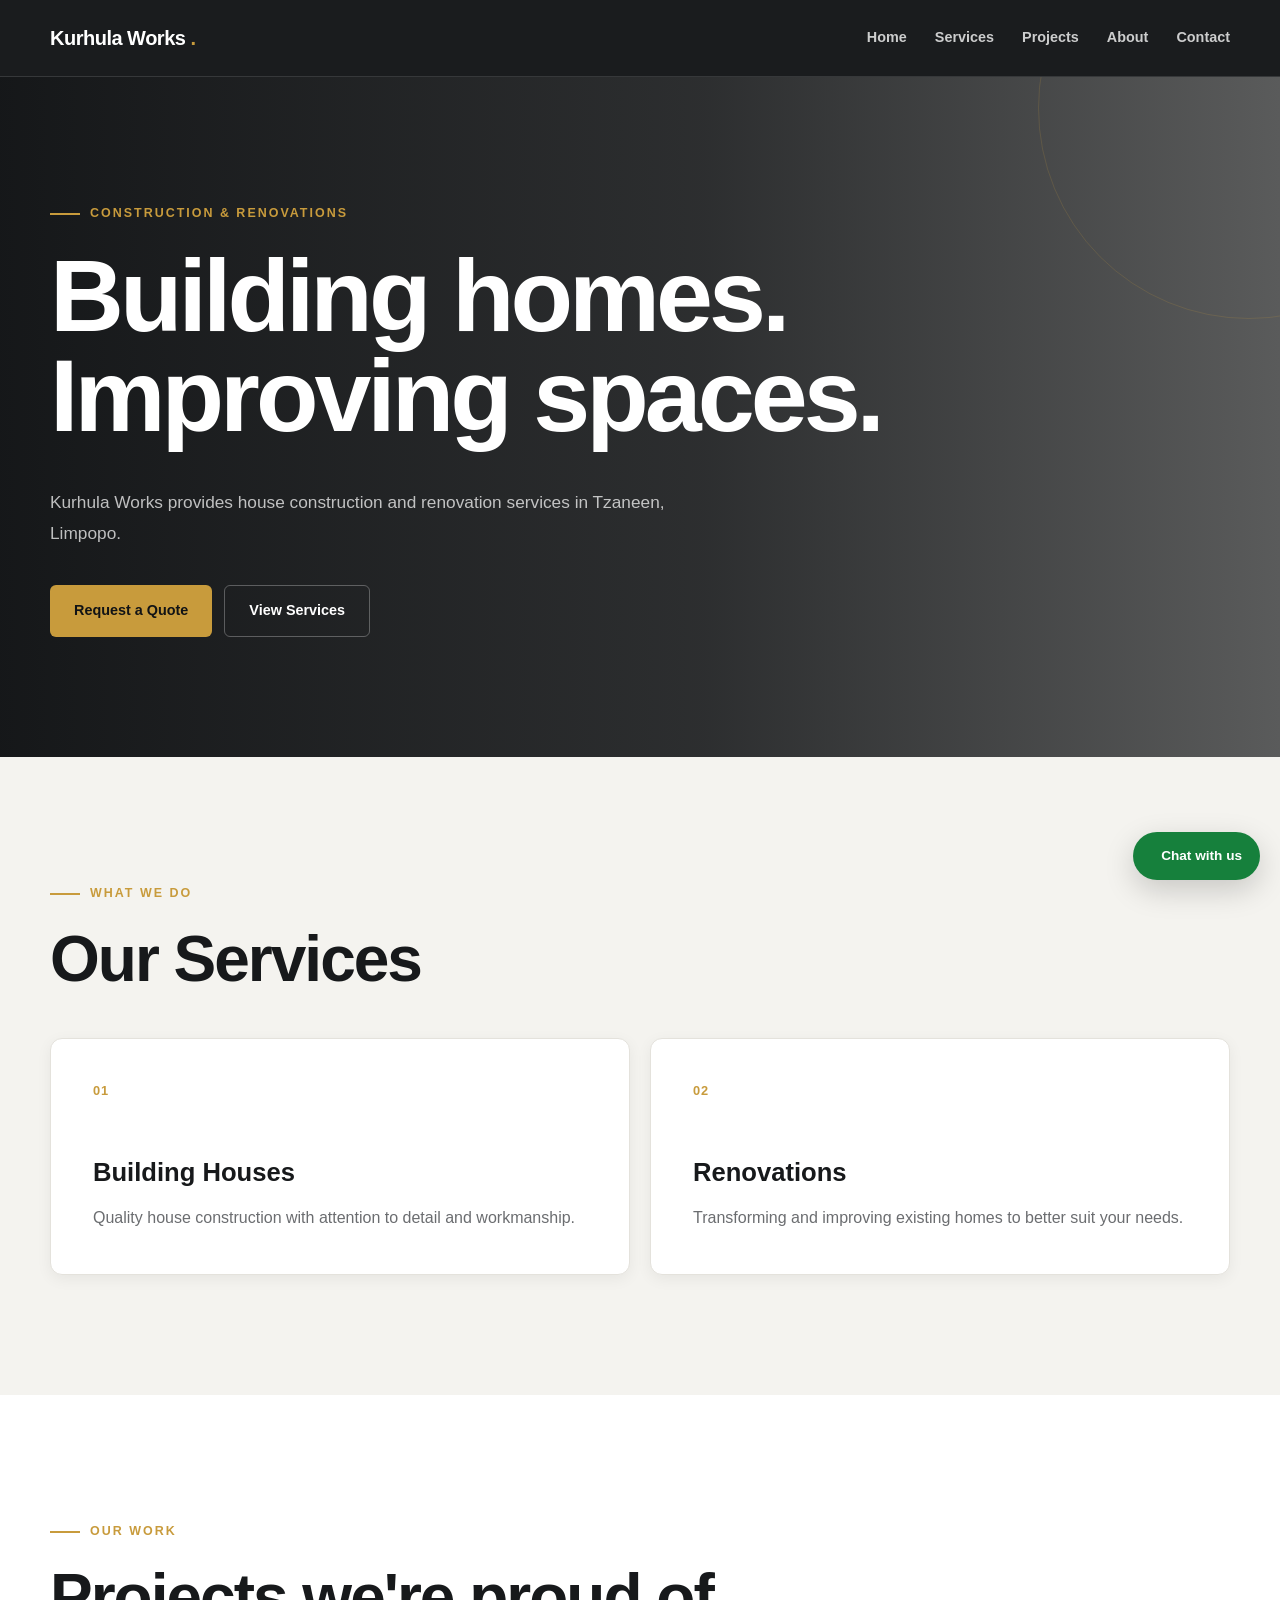
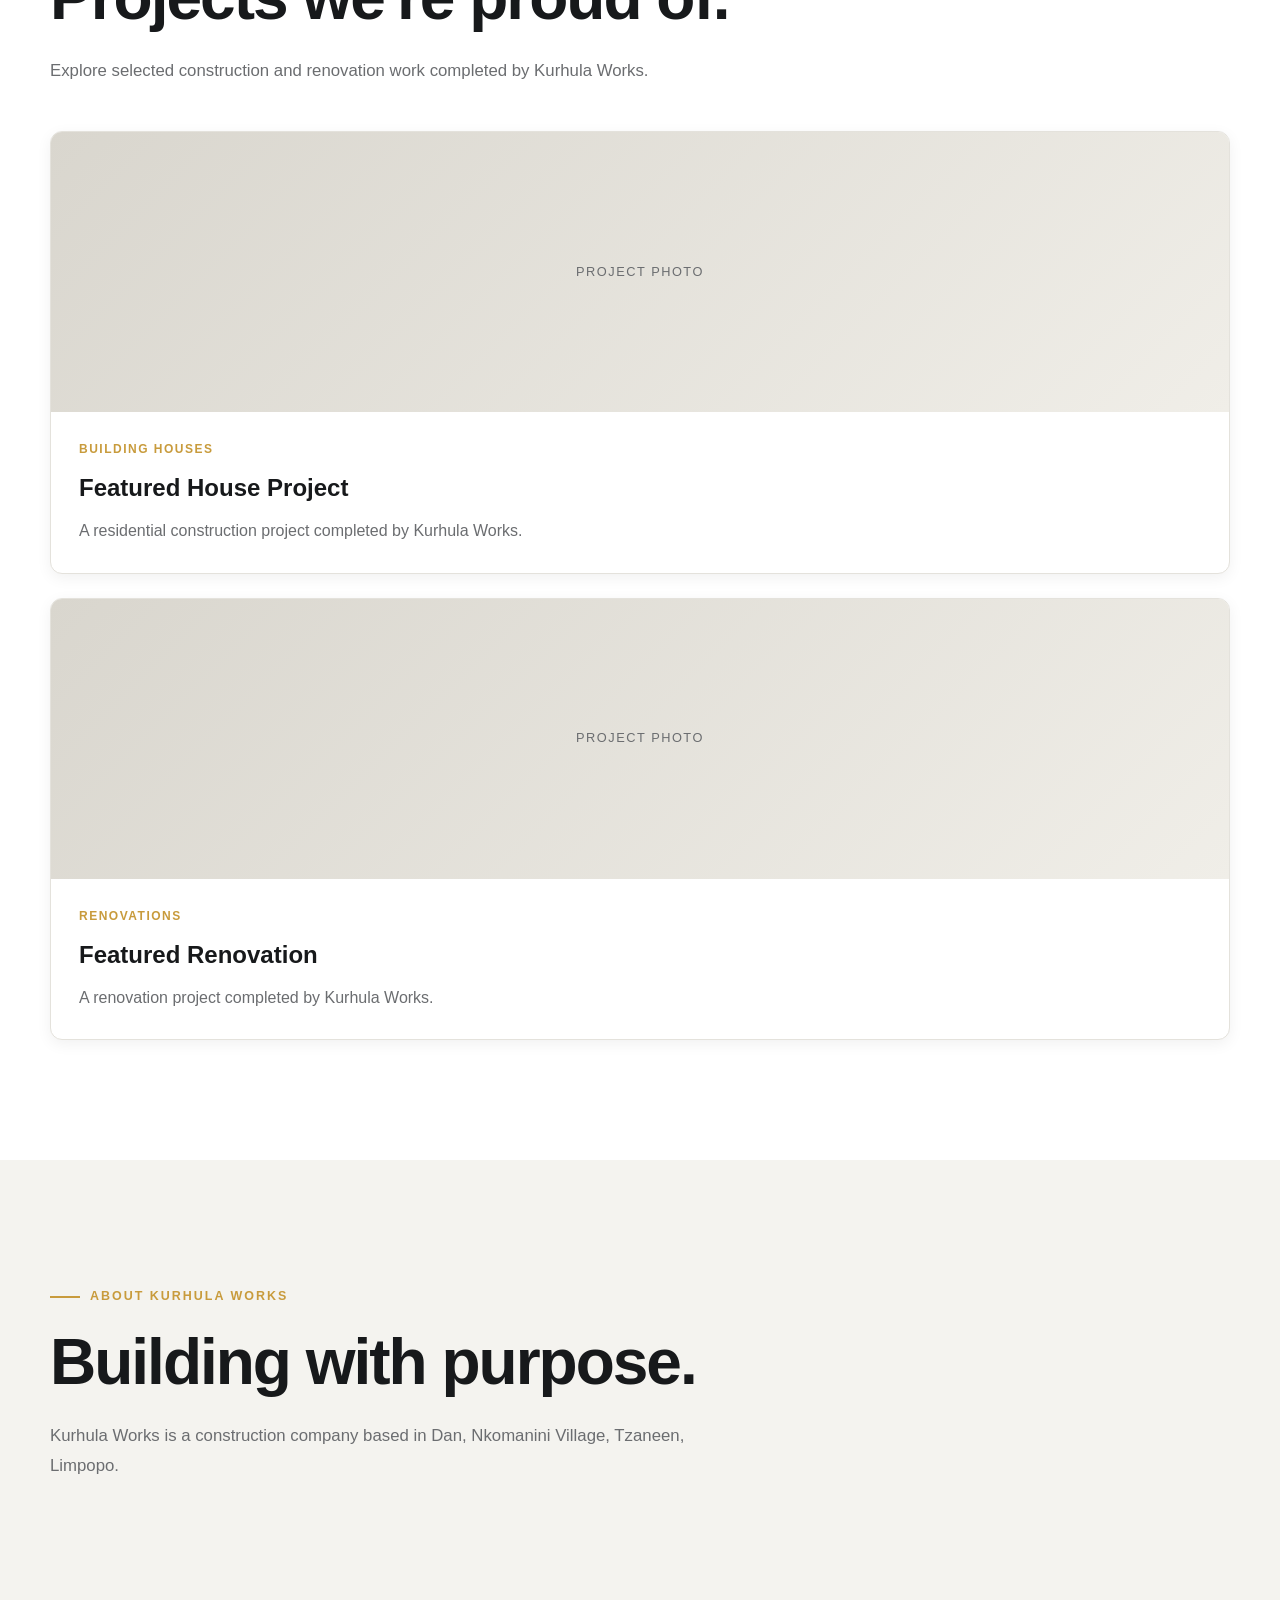
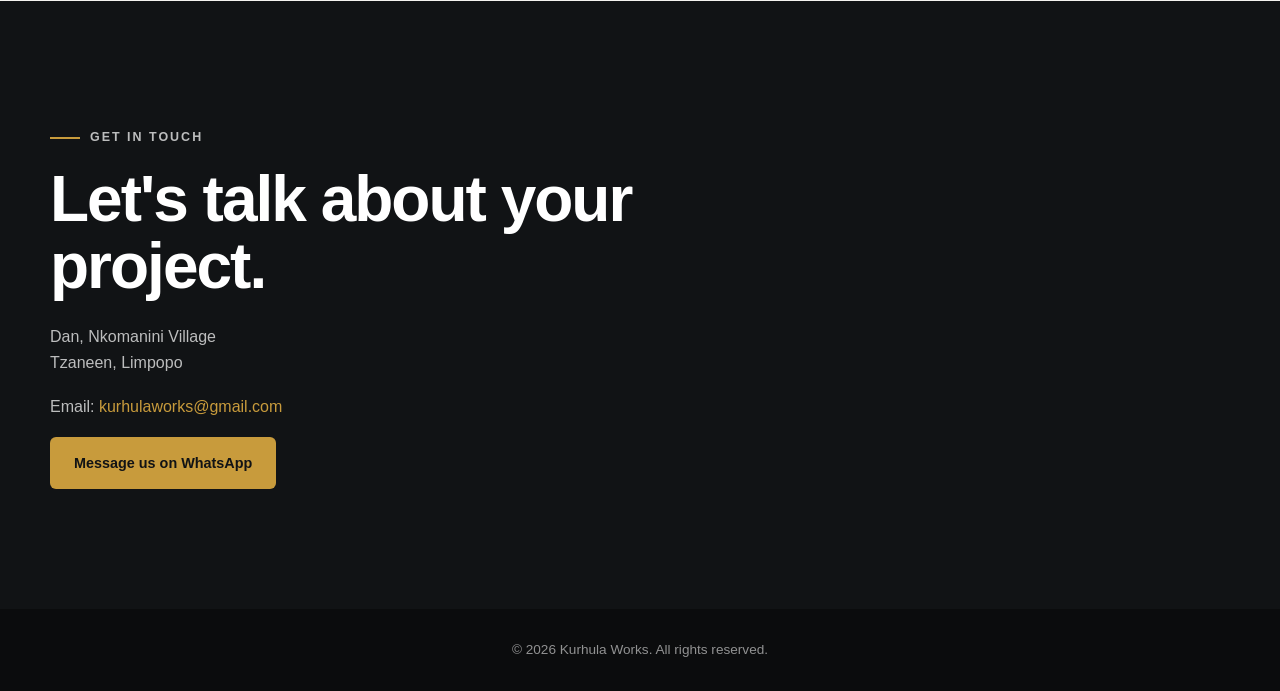
==== commit c2898b77: "Update index.html" ====
--- a/index.html
+++ b/index.html
@@ -23,7 +23,22 @@
   rel="noopener"
   aria-label="Chat with Kurhula Works on WhatsApp"
 >
-  <span class="whatsapp-icon">✆</span>
+  <span class="whatsapp-icon" aria-hidden="true">
+  <svg
+    viewBox="0 0 32 32"
+    xmlns="http://www.w3.org/2000/svg"
+  >
+    <path
+      fill="currentColor"
+      d="M19.11 17.02c-.3-.15-1.77-.87-2.04-.97-.27-.1-.47-.15-.67.15-.2.3-.77.97-.94 1.17-.17.2-.35.22-.65.07-.3-.15-1.26-.46-2.4-1.47-.89-.79-1.49-1.76-1.66-2.06-.17-.3-.02-.46.13-.61.14-.14.3-.35.45-.52.15-.17.2-.3.3-.5.1-.2.05-.37-.02-.52-.07-.15-.67-1.61-.92-2.2-.24-.58-.49-.5-.67-.51h-.57c-.2 0-.52.07-.79.37-.27.3-1.04 1.02-1.04 2.49 0 1.47 1.07 2.88 1.22 3.08.15.2 2.1 3.2 5.08 4.49.71.31 1.26.49 1.69.63.71.23 1.36.2 1.87.12.57-.09 1.77-.72 2.02-1.41.25-.69.25-1.29.17-1.41-.07-.12-.27-.2-.57-.35z"
+    />
+
+    <path
+      fill="currentColor"
+      d="M16.02 3.2c-7.06 0-12.8 5.73-12.8 12.78 0 2.25.59 4.44 1.72 6.37L3.1 28.8l6.59-1.72a12.8 12.8 0 0 0 6.33 1.67h.01c7.05 0 12.78-5.74 12.78-12.79S23.08 3.2 16.02 3.2zm0 23.42h-.01a10.62 10.62 0 0 1-5.41-1.48l-.39-.23-3.91 1.02 1.04-3.81-.25-.39a10.6 10.6 0 1 1 8.93 4.89z"
+    />
+  </svg>
+</span>
   <span class="whatsapp-label">Chat with us</span>
 </a>
 <body>
--- a/css/style.css
+++ b/css/style.css
@@ -105,6 +105,88 @@
 
 
 /* ==================================================
+   FLOATING WHATSAPP
+   ================================================== */
+
+.whatsapp-float {
+  position: fixed;
+
+  right: 20px;
+  bottom: 20px;
+
+  z-index: 1100;
+
+  display: inline-flex;
+  align-items: center;
+  gap: 10px;
+
+  padding: 13px 18px;
+
+  background: #16803c;
+  color: #ffffff;
+
+  border-radius: 999px;
+
+  text-decoration: none;
+
+  font-size: 0.85rem;
+  font-weight: 750;
+
+  box-shadow:
+    0 10px 30px rgba(0, 0, 0, 0.18);
+
+  transition:
+    transform var(--transition),
+    box-shadow var(--transition);
+}
+
+.whatsapp-float:hover {
+  background: #0f5c2b;
+  color: #ffffff;
+
+  transform: translateY(-3px);
+
+  box-shadow:
+    0 14px 35px rgba(0, 0, 0, 0.22);
+}
+
+.whatsapp-icon {
+  font-size: 1.25rem;
+  line-height: 1;
+}
+
+.whatsapp-label {
+  white-space: nowrap;
+}
+
+
+@media (max-width: 700px) {
+
+  .whatsapp-float {
+    right: 15px;
+    bottom: 15px;
+
+    width: 52px;
+    height: 52px;
+
+    padding: 0;
+
+    justify-content: center;
+
+    border-radius: 50%;
+  }
+
+  .whatsapp-label {
+    display: none;
+  }
+
+  .whatsapp-icon {
+    font-size: 1.4rem;
+  }
+
+}
+
+/* ==================================================
    HEADER
    ================================================== */
 
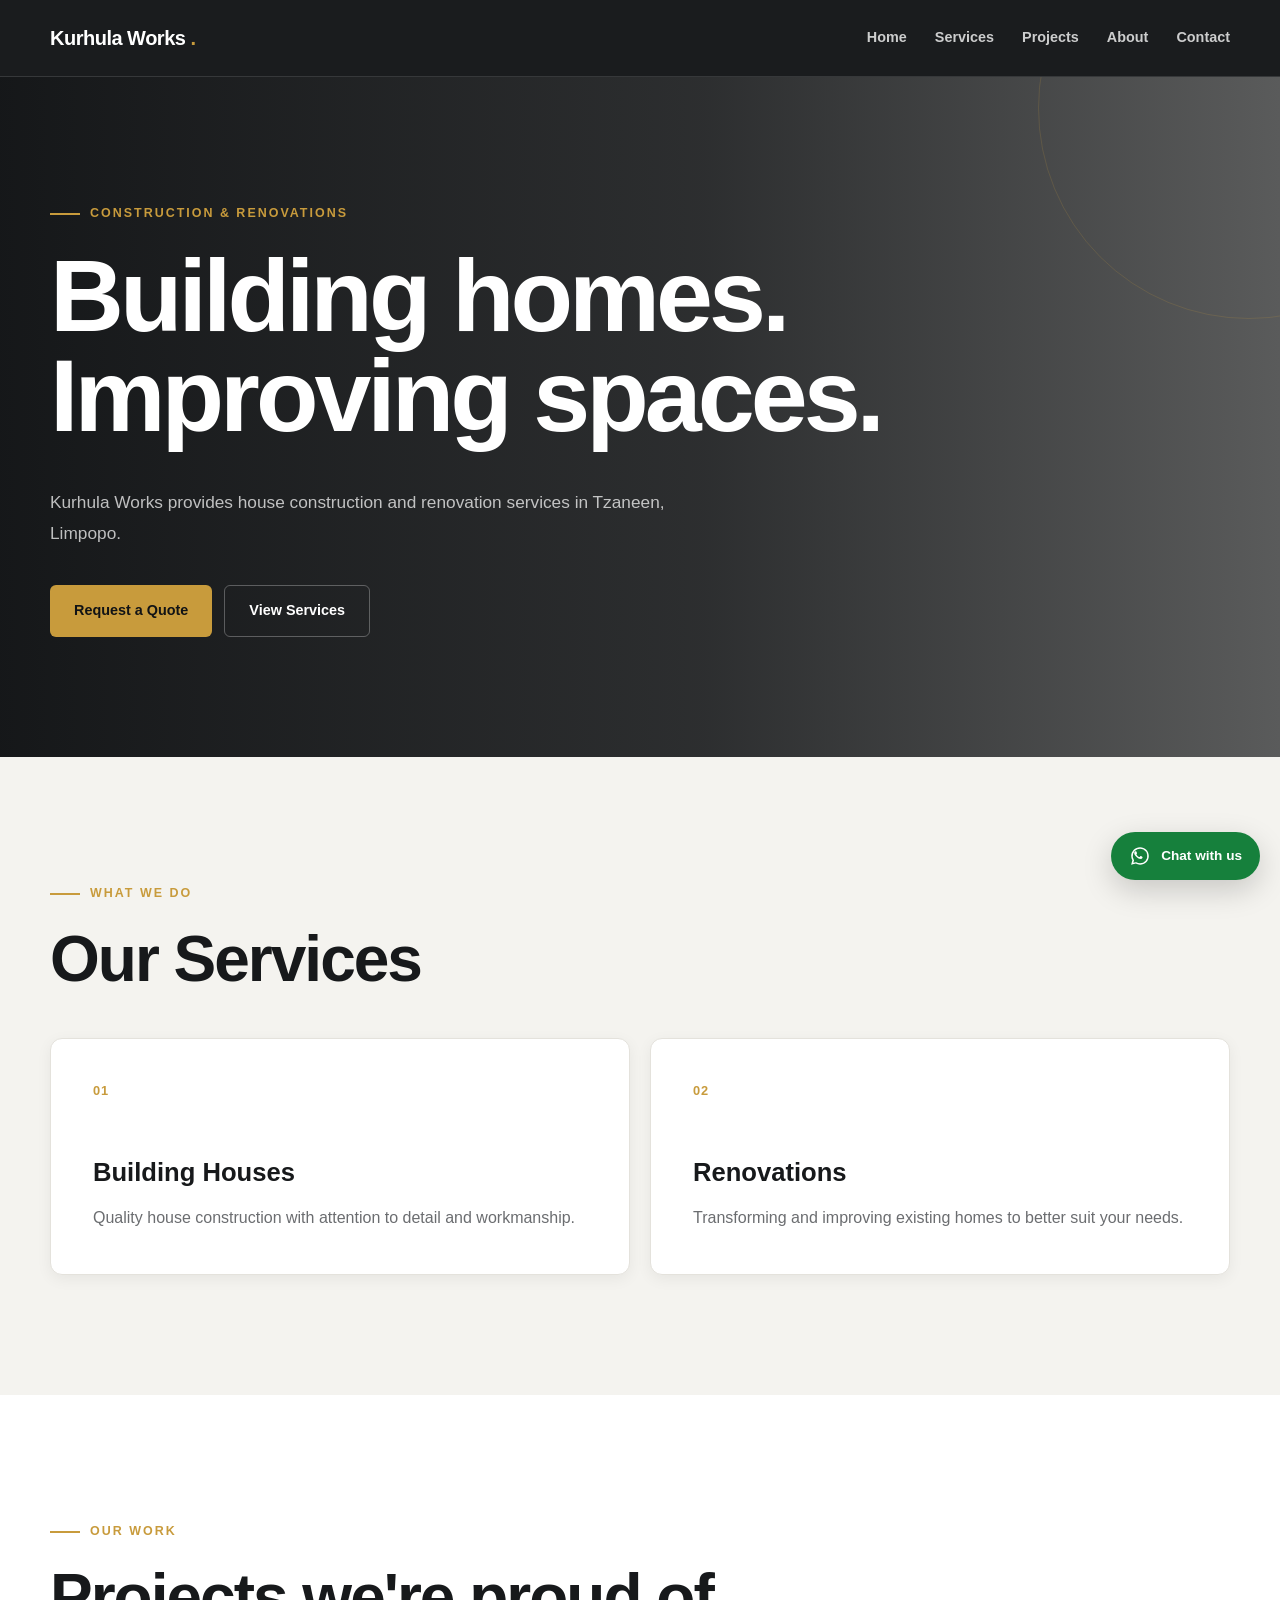
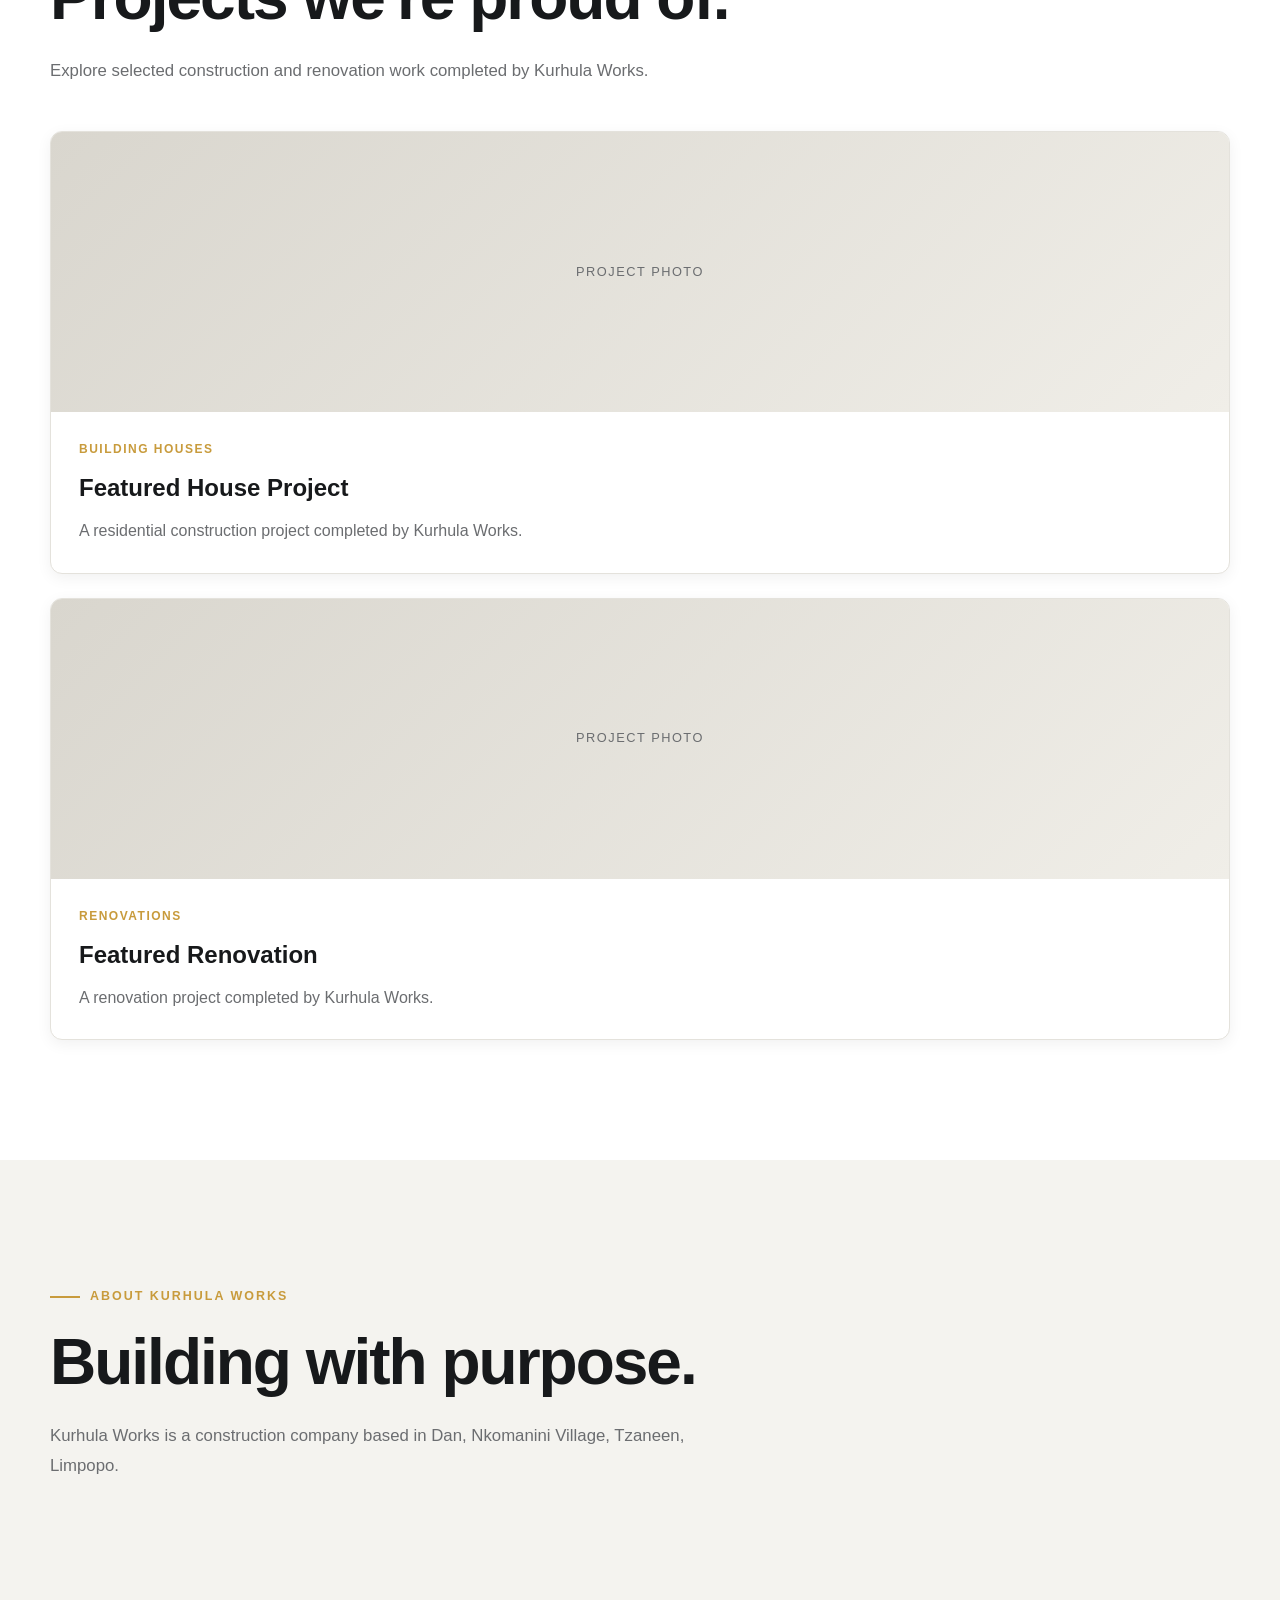
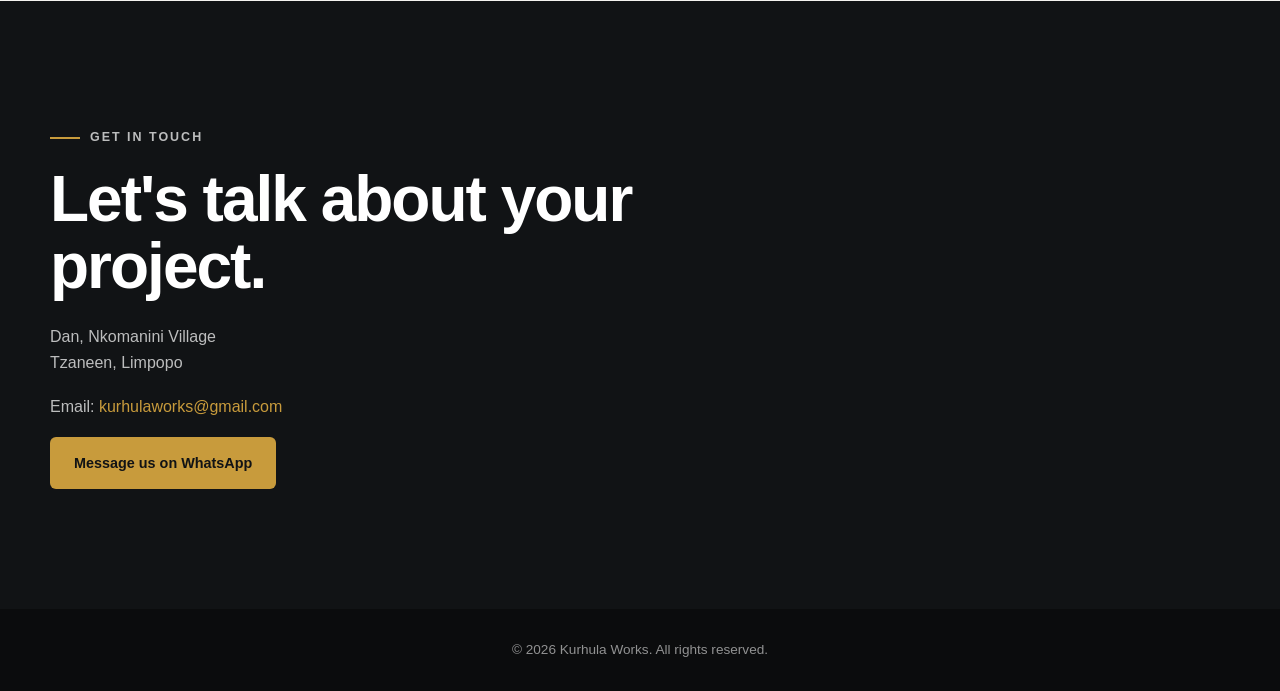
==== commit fc980852: "Update index.html" ====
--- a/index.html
+++ b/index.html
@@ -14,7 +14,289 @@
 
   <link rel="stylesheet" href="css/style.css">
 </head>
-<!-- FLOATING WHATSAPP -->
+
+<body>
+
+  <!-- HEADER -->
+  <header class="site-header">
+
+    <div class="container">
+
+      <a href="index.html" class="logo">
+        Kurhula Works
+      </a>
+
+      <nav class="main-nav">
+
+        <a href="index.html">Home</a>
+        <a href="#services">Services</a>
+        <a href="#projects">Projects</a>
+        <a href="#about">About</a>
+        <a href="#contact">Contact</a>
+
+      </nav>
+
+    </div>
+
+  </header>
+
+
+  <main>
+
+    <!-- HERO -->
+    <section class="hero">
+
+      <div class="container">
+
+        <p class="eyebrow">
+          Construction & Renovations
+        </p>
+
+        <h1>
+          Building homes.<br>
+          Improving spaces.
+        </h1>
+
+        <p class="hero-text">
+          Kurhula Works provides house construction
+          and renovation services in Tzaneen, Limpopo.
+        </p>
+
+        <div class="hero-actions">
+
+          <a
+            href="quote.html"
+            class="button button-primary"
+          >
+            Request a Quote
+          </a>
+
+          <a
+            href="#services"
+            class="button button-secondary"
+          >
+            View Services
+          </a>
+
+        </div>
+
+      </div>
+
+    </section>
+
+
+    <!-- SERVICES -->
+    <section id="services" class="section">
+
+      <div class="container">
+
+        <p class="eyebrow">
+          What we do
+        </p>
+
+        <h2>
+          Our Services
+        </h2>
+
+        <div class="services-grid">
+
+          <article class="service-card">
+
+            <div class="service-number">
+              01
+            </div>
+
+            <h3>
+              Building Houses
+            </h3>
+
+            <p>
+              Quality house construction with
+              attention to detail and workmanship.
+            </p>
+
+          </article>
+
+
+          <article class="service-card">
+
+            <div class="service-number">
+              02
+            </div>
+
+            <h3>
+              Renovations
+            </h3>
+
+            <p>
+              Transforming and improving existing
+              homes to better suit your needs.
+            </p>
+
+          </article>
+
+        </div>
+
+      </div>
+
+    </section>
+
+
+    <!-- PROJECTS -->
+<section id="projects" class="section section-alt">
+
+  <div class="container">
+
+    <p class="eyebrow">
+      Our work
+    </p>
+
+    <h2>
+      Projects we're proud of.
+    </h2>
+
+    <p class="section-intro">
+      Explore selected construction and renovation
+      work completed by Kurhula Works.
+    </p>
+
+    <div class="projects-grid">
+
+      <article class="project-card">
+
+        <div class="project-image">
+          <span>Project photo</span>
+        </div>
+
+        <div class="project-content">
+
+          <p class="project-service">
+            Building Houses
+          </p>
+
+          <h3>
+            Featured House Project
+          </h3>
+
+          <p>
+            A residential construction project
+            completed by Kurhula Works.
+          </p>
+
+        </div>
+
+      </article>
+
+
+      <article class="project-card">
+
+        <div class="project-image">
+          <span>Project photo</span>
+        </div>
+
+        <div class="project-content">
+
+          <p class="project-service">
+            Renovations
+          </p>
+
+          <h3>
+            Featured Renovation
+          </h3>
+
+          <p>
+            A renovation project completed
+            by Kurhula Works.
+          </p>
+
+        </div>
+
+      </article>
+
+    </div>
+
+  </div>
+
+</section>
+
+    <!-- ABOUT -->
+    <section id="about" class="section">
+
+      <div class="container">
+
+        <p class="eyebrow">
+          About Kurhula Works
+        </p>
+
+        <h2>
+          Building with purpose.
+        </h2>
+
+        <p class="section-intro">
+          Kurhula Works is a construction company
+          based in Dan, Nkomanini Village, Tzaneen,
+          Limpopo.
+        </p>
+
+      </div>
+
+    </section>
+
+
+    <!-- CONTACT -->
+    <section id="contact" class="section contact-section">
+
+      <div class="container">
+
+        <p class="eyebrow">
+          Get in touch
+        </p>
+
+        <h2>
+          Let's talk about your project.
+        </h2>
+
+        <p>
+          Dan, Nkomanini Village<br>
+          Tzaneen, Limpopo
+        </p>
+
+        <p>
+          Email:
+          <a href="mailto:kurhulaworks@gmail.com">
+            kurhulaworks@gmail.com
+          </a>
+        </p>
+
+        <a
+          href="https://wa.me/27723965778"
+          class="button button-primary"
+        >
+          Message us on WhatsApp
+        </a>
+
+      </div>
+
+    </section>
+
+  </main>
+
+
+  <!-- FOOTER -->
+  <footer class="site-footer">
+
+    <div class="container">
+
+      <p>
+        © 2026 Kurhula Works.
+        All rights reserved.
+      </p>
+
+    </div>
+
+  </footer>
+
+  <!-- FLOATING WHATSAPP -->
 
 <a
   href="https://wa.me/27723965778"
@@ -41,287 +323,6 @@
 </span>
   <span class="whatsapp-label">Chat with us</span>
 </a>
-<body>
-
-  <!-- HEADER -->
-  <header class="site-header">
-
-    <div class="container">
-
-      <a href="index.html" class="logo">
-        Kurhula Works
-      </a>
-
-      <nav class="main-nav">
-
-        <a href="index.html">Home</a>
-        <a href="#services">Services</a>
-        <a href="#projects">Projects</a>
-        <a href="#about">About</a>
-        <a href="#contact">Contact</a>
-
-      </nav>
-
-    </div>
-
-  </header>
-
-
-  <main>
-
-    <!-- HERO -->
-    <section class="hero">
-
-      <div class="container">
-
-        <p class="eyebrow">
-          Construction & Renovations
-        </p>
-
-        <h1>
-          Building homes.<br>
-          Improving spaces.
-        </h1>
-
-        <p class="hero-text">
-          Kurhula Works provides house construction
-          and renovation services in Tzaneen, Limpopo.
-        </p>
-
-        <div class="hero-actions">
-
-          <a
-            href="quote.html"
-            class="button button-primary"
-          >
-            Request a Quote
-          </a>
-
-          <a
-            href="#services"
-            class="button button-secondary"
-          >
-            View Services
-          </a>
-
-        </div>
-
-      </div>
-
-    </section>
-
-
-    <!-- SERVICES -->
-    <section id="services" class="section">
-
-      <div class="container">
-
-        <p class="eyebrow">
-          What we do
-        </p>
-
-        <h2>
-          Our Services
-        </h2>
-
-        <div class="services-grid">
-
-          <article class="service-card">
-
-            <div class="service-number">
-              01
-            </div>
-
-            <h3>
-              Building Houses
-            </h3>
-
-            <p>
-              Quality house construction with
-              attention to detail and workmanship.
-            </p>
-
-          </article>
-
-
-          <article class="service-card">
-
-            <div class="service-number">
-              02
-            </div>
-
-            <h3>
-              Renovations
-            </h3>
-
-            <p>
-              Transforming and improving existing
-              homes to better suit your needs.
-            </p>
-
-          </article>
-
-        </div>
-
-      </div>
-
-    </section>
-
-
-    <!-- PROJECTS -->
-<section id="projects" class="section section-alt">
-
-  <div class="container">
-
-    <p class="eyebrow">
-      Our work
-    </p>
-
-    <h2>
-      Projects we're proud of.
-    </h2>
-
-    <p class="section-intro">
-      Explore selected construction and renovation
-      work completed by Kurhula Works.
-    </p>
-
-    <div class="projects-grid">
-
-      <article class="project-card">
-
-        <div class="project-image">
-          <span>Project photo</span>
-        </div>
-
-        <div class="project-content">
-
-          <p class="project-service">
-            Building Houses
-          </p>
-
-          <h3>
-            Featured House Project
-          </h3>
-
-          <p>
-            A residential construction project
-            completed by Kurhula Works.
-          </p>
-
-        </div>
-
-      </article>
-
-
-      <article class="project-card">
-
-        <div class="project-image">
-          <span>Project photo</span>
-        </div>
-
-        <div class="project-content">
-
-          <p class="project-service">
-            Renovations
-          </p>
-
-          <h3>
-            Featured Renovation
-          </h3>
-
-          <p>
-            A renovation project completed
-            by Kurhula Works.
-          </p>
-
-        </div>
-
-      </article>
-
-    </div>
-
-  </div>
-
-</section>
-
-    <!-- ABOUT -->
-    <section id="about" class="section">
-
-      <div class="container">
-
-        <p class="eyebrow">
-          About Kurhula Works
-        </p>
-
-        <h2>
-          Building with purpose.
-        </h2>
-
-        <p class="section-intro">
-          Kurhula Works is a construction company
-          based in Dan, Nkomanini Village, Tzaneen,
-          Limpopo.
-        </p>
-
-      </div>
-
-    </section>
-
-
-    <!-- CONTACT -->
-    <section id="contact" class="section contact-section">
-
-      <div class="container">
-
-        <p class="eyebrow">
-          Get in touch
-        </p>
-
-        <h2>
-          Let's talk about your project.
-        </h2>
-
-        <p>
-          Dan, Nkomanini Village<br>
-          Tzaneen, Limpopo
-        </p>
-
-        <p>
-          Email:
-          <a href="mailto:kurhulaworks@gmail.com">
-            kurhulaworks@gmail.com
-          </a>
-        </p>
-
-        <a
-          href="https://wa.me/27723965778"
-          class="button button-primary"
-        >
-          Message us on WhatsApp
-        </a>
-
-      </div>
-
-    </section>
-
-  </main>
-
-
-  <!-- FOOTER -->
-  <footer class="site-footer">
-
-    <div class="container">
-
-      <p>
-        © 2026 Kurhula Works.
-        All rights reserved.
-      </p>
-
-    </div>
-
-  </footer>
-
 </body>
 
 </html>
--- a/css/style.css
+++ b/css/style.css
@@ -186,6 +186,22 @@
 
 }
 
+.whatsapp-icon {
+  width: 22px;
+  height: 22px;
+
+  display: inline-flex;
+  align-items: center;
+  justify-content: center;
+
+  flex-shrink: 0;
+}
+
+.whatsapp-icon svg {
+  width: 100%;
+  height: 100%;
+}
+
 /* ==================================================
    HEADER
    ================================================== */
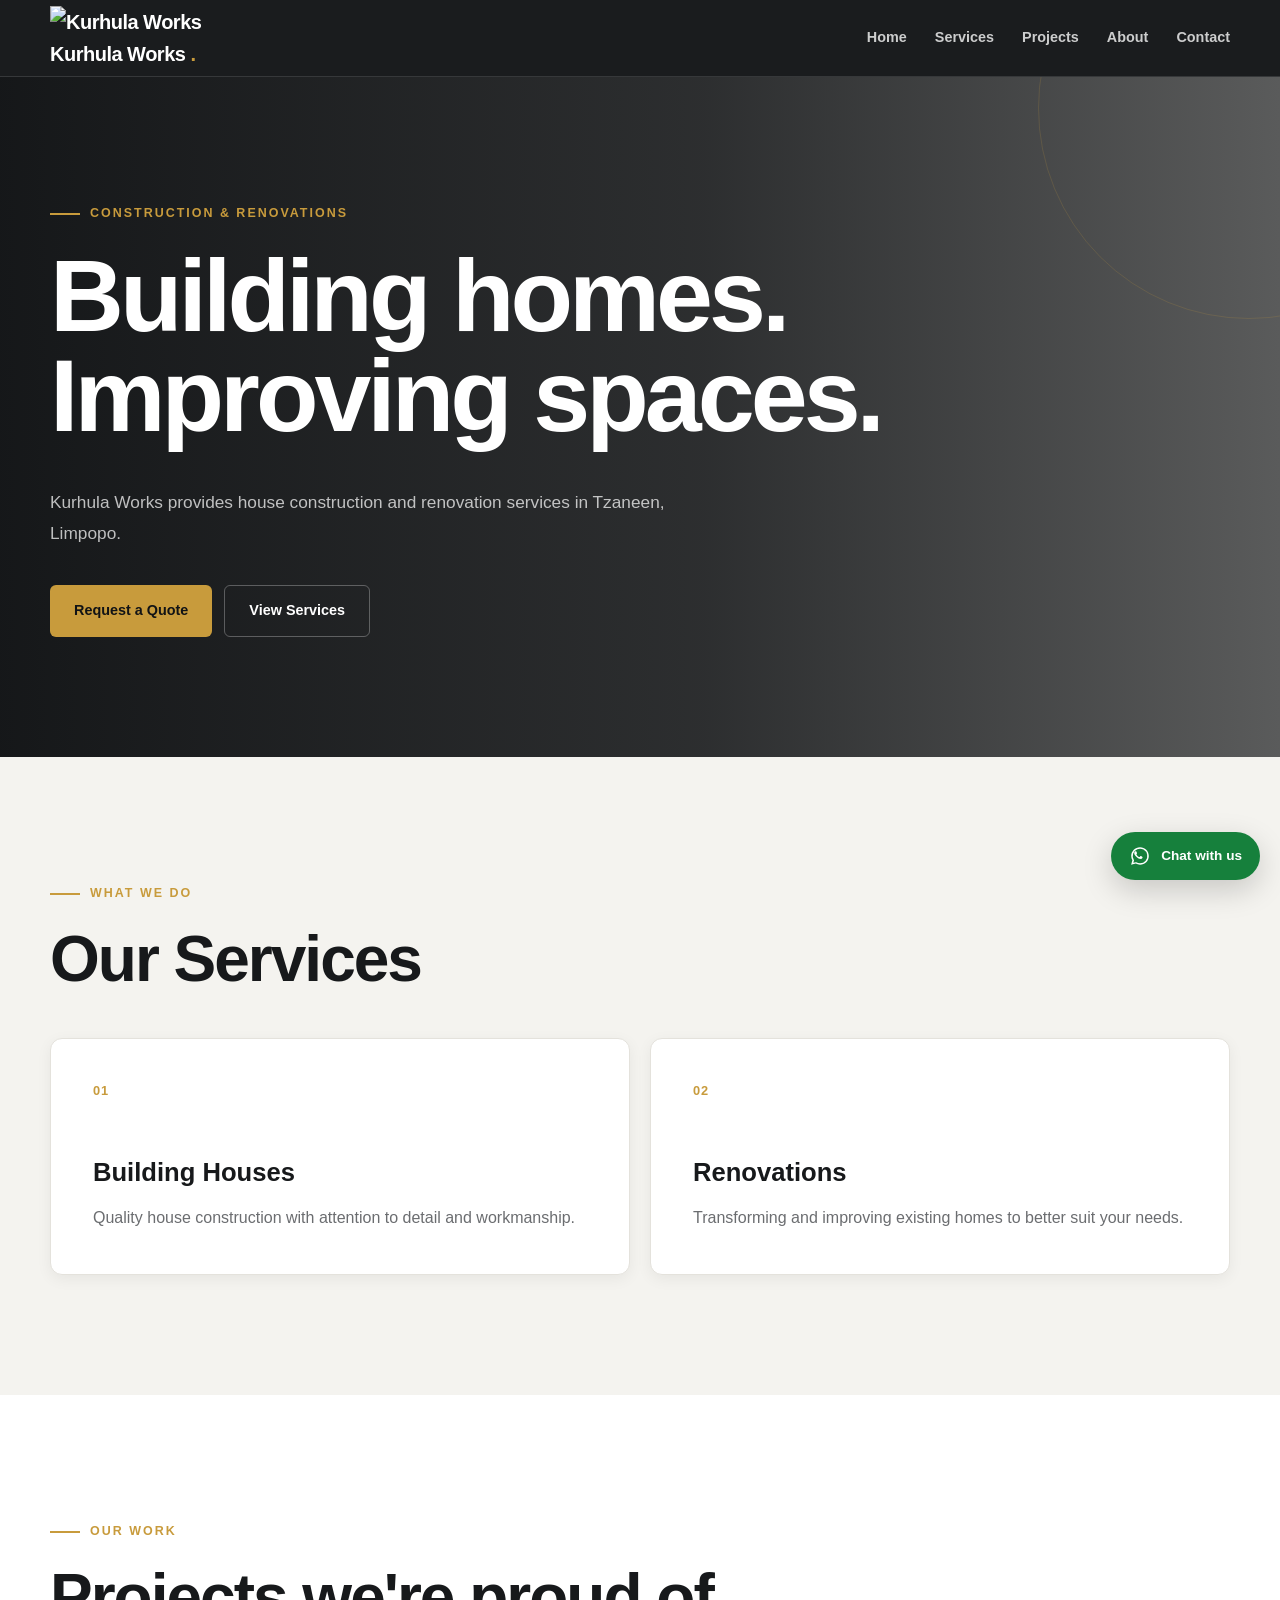
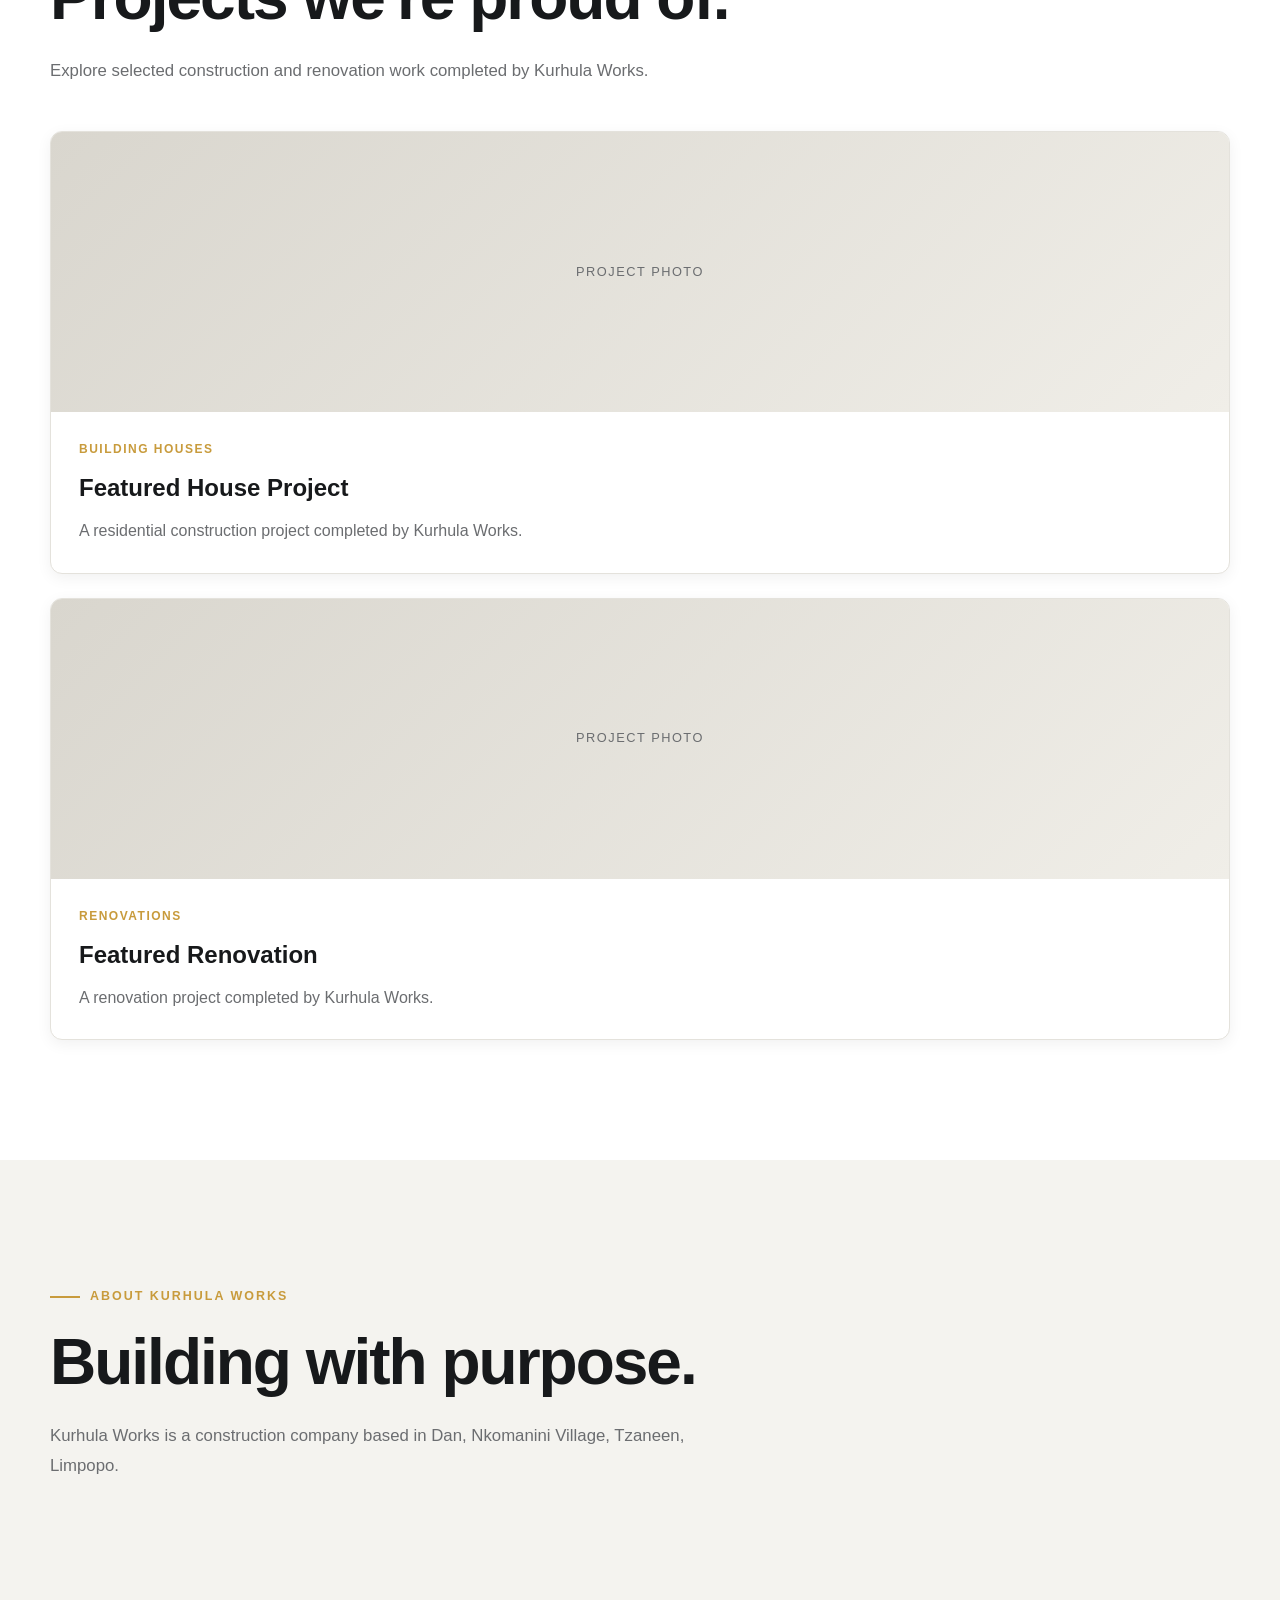
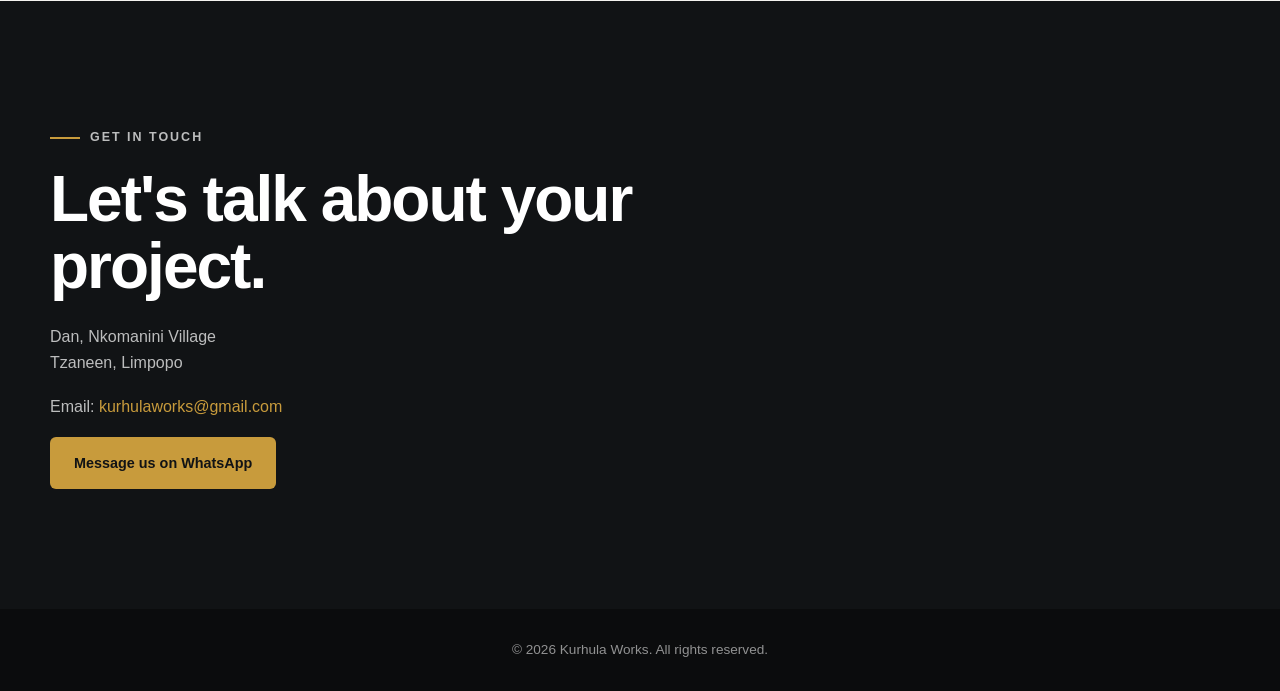
==== commit f7d1ead0: "Update index.html" ====
--- a/index.html
+++ b/index.html
@@ -23,8 +23,18 @@
     <div class="container">
 
       <a href="index.html" class="logo">
-        Kurhula Works
-      </a>
+
+  <img
+    src="assets/logo.png"
+    alt="Kurhula Works"
+    class="logo-image"
+  >
+
+  <span class="logo-name">
+    Kurhula Works
+  </span>
+
+</a>
 
       <nav class="main-nav">
 
